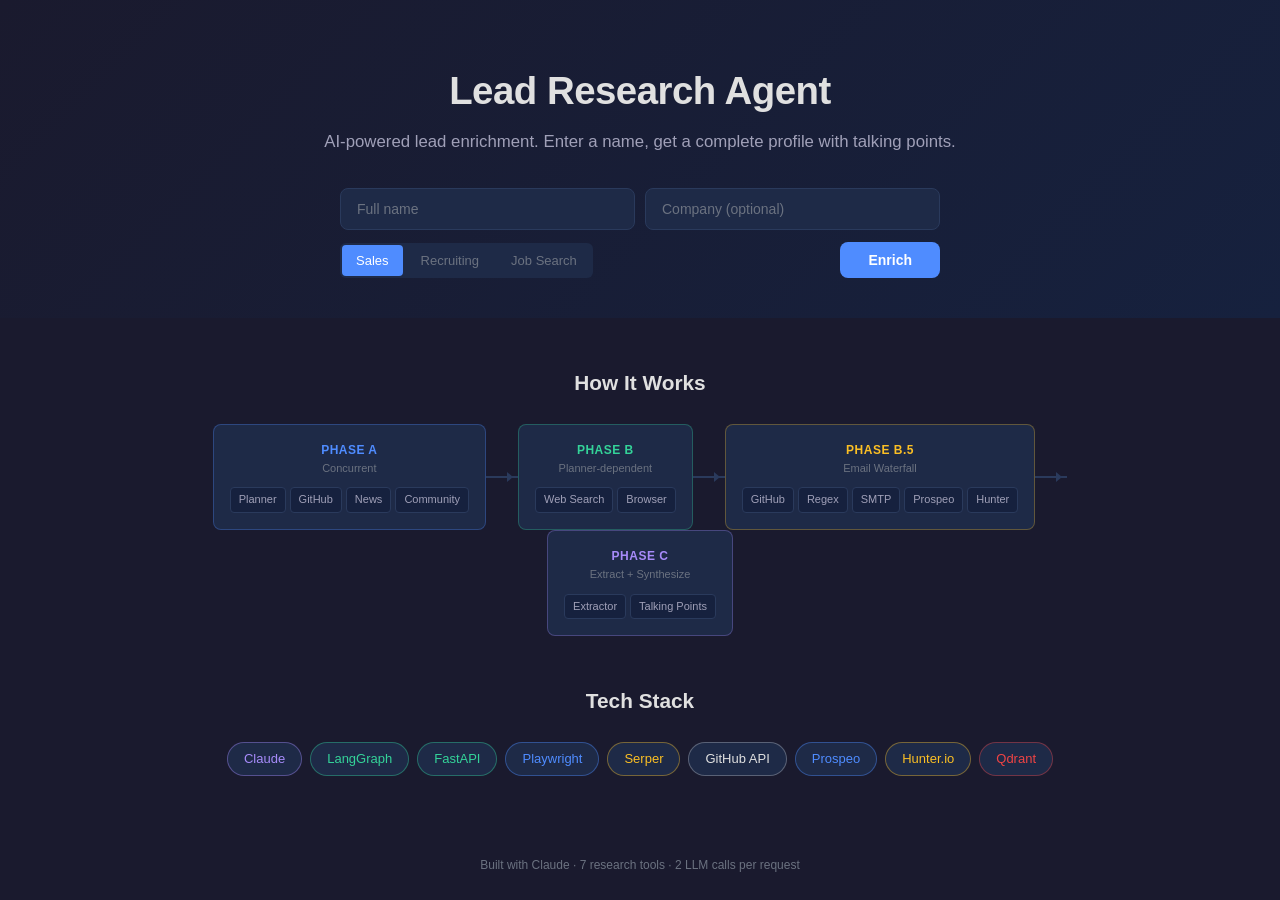
==== templates/index.html @ 730b4f66 "Add homepage with playground, architecture diagram, and tech stack Jinja2 template at GET / with dar" ====
<!DOCTYPE html>
<html lang="en">
<head>
  <meta charset="UTF-8">
  <meta name="viewport" content="width=device-width, initial-scale=1.0">
  <title>Lead Research Agent</title>
  <link rel="stylesheet" href="/static/css/style.css">
</head>
<body>
  <!-- ── Hero + Search ─────────────────────────────────────────── -->
  <section class="hero">
    <div class="container">
      <h1 class="hero-title">Lead Research Agent</h1>
      <p class="hero-subtitle">AI-powered lead enrichment. Enter a name, get a complete profile with talking points.</p>

      <form id="enrich-form" class="search-form">
        <div class="form-row">
          <input type="text" id="input-name" placeholder="Full name" required autocomplete="off">
          <input type="text" id="input-company" placeholder="Company (optional)" autocomplete="off">
        </div>
        <div class="form-actions">
          <div class="toggle-group">
            <button type="button" class="toggle-btn active" data-use-case="sales">Sales</button>
            <button type="button" class="toggle-btn" data-use-case="recruiting">Recruiting</button>
            <button type="button" class="toggle-btn" data-use-case="job_search">Job Search</button>
          </div>
          <button type="submit" id="btn-submit" class="btn-primary">Enrich</button>
        </div>
      </form>
    </div>
  </section>

  <!-- ── Results ───────────────────────────────────────────────── -->
  <section id="results" class="container hidden">
    <!-- Loading -->
    <div id="loading" class="loading-state hidden">
      <div class="spinner"></div>
      <p id="loading-text">Researching...</p>
    </div>

    <!-- Error -->
    <div id="error-box" class="error-box hidden">
      <p id="error-message"></p>
      <p id="error-countdown" class="hidden"></p>
    </div>

    <!-- Profile Card -->
    <div id="profile-card" class="profile-card hidden">
      <!-- Header -->
      <div class="card-header">
        <div>
          <h2 id="profile-name" class="profile-name"></h2>
          <p id="profile-role" class="profile-role"></p>
          <p id="profile-location" class="profile-location"></p>
        </div>
        <div class="badges">
          <span id="badge-latency" class="badge badge-latency"></span>
          <span id="badge-sources" class="badge badge-muted"></span>
        </div>
      </div>

      <!-- Links -->
      <div id="profile-links" class="profile-links hidden">
        <a id="link-github" href="#" target="_blank" rel="noopener" class="profile-link hidden">GitHub</a>
        <a id="link-linkedin" href="#" target="_blank" rel="noopener" class="profile-link hidden">LinkedIn</a>
        <a id="link-website" href="#" target="_blank" rel="noopener" class="profile-link hidden">Website</a>
        <a id="link-twitter" href="#" target="_blank" rel="noopener" class="profile-link hidden">Twitter</a>
      </div>

      <!-- About -->
      <div id="section-about" class="card-section hidden">
        <h3>About</h3>
        <p id="about-bio"></p>
        <div id="about-details" class="detail-grid">
          <div id="detail-education" class="hidden"><span class="label">Education</span><span id="education-value"></span></div>
          <div id="detail-previous" class="hidden"><span class="label">Previous</span><span id="previous-value"></span></div>
        </div>
      </div>

      <!-- Email -->
      <div id="section-email" class="card-section hidden">
        <h3>Email</h3>
        <div class="email-row">
          <span id="email-value" class="email-text"></span>
          <span id="email-confidence" class="badge"></span>
          <button id="btn-copy-email" class="btn-icon" title="Copy email">&#128203;</button>
        </div>
      </div>

      <!-- GitHub + Skills -->
      <div class="card-row">
        <div id="section-github" class="card-section card-half hidden">
          <h3>GitHub</h3>
          <div class="github-stats">
            <div class="stat"><span id="gh-repos" class="stat-value">0</span><span class="stat-label">Repos</span></div>
            <div class="stat"><span id="gh-followers" class="stat-value">0</span><span class="stat-label">Followers</span></div>
            <div class="stat"><span id="gh-activity" class="stat-value">-</span><span class="stat-label">Activity</span></div>
          </div>
          <div id="gh-languages" class="tag-list"></div>
          <a id="gh-link" href="#" target="_blank" rel="noopener" class="link">View profile</a>
        </div>

        <div id="section-skills" class="card-section card-half hidden">
          <h3>Skills</h3>
          <div id="skills-list" class="tag-list"></div>
        </div>
      </div>

      <!-- News -->
      <div id="section-news" class="card-section hidden">
        <h3>Recent News</h3>
        <ul id="news-list" class="news-list"></ul>
      </div>

      <!-- Talking Points -->
      <div id="section-points" class="card-section hidden">
        <div class="section-header">
          <h3>Talking Points</h3>
          <button id="btn-copy-points" class="btn-icon" title="Copy all">&#128203;</button>
        </div>
        <ol id="points-list" class="points-list"></ol>
      </div>

      <!-- Confidence + Sources -->
      <div class="card-footer">
        <div id="confidence-scores" class="confidence-bar"></div>
        <p id="sources-summary" class="text-muted"></p>
      </div>
    </div>
  </section>

  <!-- ── Architecture ──────────────────────────────────────────── -->
  <section class="architecture container">
    <h2 class="section-title">How It Works</h2>
    <div class="pipeline">
      <div class="pipeline-phase phase-a">
        <div class="phase-label">Phase A</div>
        <div class="phase-desc">Concurrent</div>
        <div class="phase-tools">
          <span class="tool-box">Planner</span>
          <span class="tool-box">GitHub</span>
          <span class="tool-box">News</span>
          <span class="tool-box">Community</span>
        </div>
      </div>
      <div class="arrow"></div>
      <div class="pipeline-phase phase-b">
        <div class="phase-label">Phase B</div>
        <div class="phase-desc">Planner-dependent</div>
        <div class="phase-tools">
          <span class="tool-box">Web Search</span>
          <span class="tool-box">Browser</span>
        </div>
      </div>
      <div class="arrow"></div>
      <div class="pipeline-phase phase-b5">
        <div class="phase-label">Phase B.5</div>
        <div class="phase-desc">Email Waterfall</div>
        <div class="phase-tools">
          <span class="tool-box">GitHub</span>
          <span class="tool-box">Regex</span>
          <span class="tool-box">SMTP</span>
          <span class="tool-box">Prospeo</span>
          <span class="tool-box">Hunter</span>
        </div>
      </div>
      <div class="arrow"></div>
      <div class="pipeline-phase phase-c">
        <div class="phase-label">Phase C</div>
        <div class="phase-desc">Extract + Synthesize</div>
        <div class="phase-tools">
          <span class="tool-box">Extractor</span>
          <span class="tool-box">Talking Points</span>
        </div>
      </div>
    </div>

    <h2 class="section-title">Tech Stack</h2>
    <div class="tech-badges">
      <span class="tech-badge tech-claude">Claude</span>
      <span class="tech-badge tech-langgraph">LangGraph</span>
      <span class="tech-badge tech-fastapi">FastAPI</span>
      <span class="tech-badge tech-playwright">Playwright</span>
      <span class="tech-badge tech-serper">Serper</span>
      <span class="tech-badge tech-github">GitHub API</span>
      <span class="tech-badge tech-prospeo">Prospeo</span>
      <span class="tech-badge tech-hunter">Hunter.io</span>
      <span class="tech-badge tech-qdrant">Qdrant</span>
    </div>
  </section>

  <footer class="container">
    <p class="text-muted">Built with Claude &middot; 7 research tools &middot; 2 LLM calls per request</p>
  </footer>

  <script src="/static/js/app.js"></script>
</body>
</html>
---- static/css/style.css ----
:root {
  --bg-primary: #1a1a2e;
  --bg-secondary: #16213e;
  --bg-card: #1e2a47;
  --bg-hover: #263554;
  --text-primary: #e0e0e0;
  --text-secondary: #a0a0b8;
  --text-muted: #6b7280;
  --accent: #4f8cff;
  --accent-hover: #3a7ae8;
  --success: #34d399;
  --warning: #fbbf24;
  --error: #ef4444;
  --border: #2a3a5c;
  --radius: 8px;
  --font: -apple-system, BlinkMacSystemFont, "Segoe UI", Roboto, sans-serif;
}

* { margin: 0; padding: 0; box-sizing: border-box; }

body {
  background: var(--bg-primary);
  color: var(--text-primary);
  font-family: var(--font);
  font-size: 14px;
  line-height: 1.6;
  min-height: 100vh;
}

.hidden { display: none !important; }

.container {
  max-width: 900px;
  margin: 0 auto;
  padding: 0 20px;
}

/* ── Hero ──────────────────────────────────────────────────────── */

.hero {
  background: linear-gradient(135deg, var(--bg-primary) 0%, var(--bg-secondary) 100%);
  padding: 60px 20px 40px;
  text-align: center;
}

.hero-title {
  font-size: 2.4rem;
  font-weight: 700;
  letter-spacing: -0.5px;
  margin-bottom: 8px;
}

.hero-subtitle {
  color: var(--text-secondary);
  font-size: 1.05rem;
  margin-bottom: 32px;
}

/* ── Search Form ───────────────────────────────────────────────── */

.search-form {
  max-width: 600px;
  margin: 0 auto;
}

.form-row {
  display: flex;
  gap: 10px;
  margin-bottom: 12px;
}

.form-row input {
  flex: 1;
  padding: 12px 16px;
  background: var(--bg-card);
  border: 1px solid var(--border);
  border-radius: var(--radius);
  color: var(--text-primary);
  font-size: 14px;
  font-family: var(--font);
  outline: none;
  transition: border-color 0.2s;
}

.form-row input:focus {
  border-color: var(--accent);
}

.form-row input::placeholder {
  color: var(--text-muted);
}

.form-actions {
  display: flex;
  justify-content: space-between;
  align-items: center;
  gap: 12px;
}

.toggle-group {
  display: flex;
  gap: 4px;
  background: var(--bg-card);
  border-radius: 6px;
  padding: 2px;
}

.toggle-btn {
  background: none;
  border: none;
  color: var(--text-muted);
  padding: 8px 14px;
  border-radius: 4px;
  cursor: pointer;
  font-size: 13px;
  font-family: var(--font);
  transition: all 0.15s;
}

.toggle-btn:hover { color: var(--text-primary); }
.toggle-btn.active { background: var(--accent); color: white; }

.btn-primary {
  background: var(--accent);
  color: white;
  border: none;
  padding: 10px 28px;
  border-radius: var(--radius);
  cursor: pointer;
  font-size: 14px;
  font-weight: 600;
  font-family: var(--font);
  transition: background 0.15s;
  white-space: nowrap;
}

.btn-primary:hover { background: var(--accent-hover); }
.btn-primary:disabled { opacity: 0.5; cursor: not-allowed; }

/* ── Loading ───────────────────────────────────────────────────── */

.loading-state {
  text-align: center;
  padding: 48px 0;
}

.spinner {
  width: 36px;
  height: 36px;
  border: 3px solid var(--border);
  border-top-color: var(--accent);
  border-radius: 50%;
  animation: spin 0.8s linear infinite;
  margin: 0 auto 12px;
}

@keyframes spin { to { transform: rotate(360deg); } }

#loading-text {
  color: var(--text-secondary);
  font-size: 14px;
}

/* ── Error ─────────────────────────────────────────────────────── */

.error-box {
  background: rgba(239, 68, 68, 0.1);
  border: 1px solid rgba(239, 68, 68, 0.3);
  border-radius: var(--radius);
  padding: 16px 20px;
  color: var(--error);
  margin: 20px 0;
}

/* ── Profile Card ──────────────────────────────────────────────── */

.profile-card {
  background: var(--bg-card);
  border: 1px solid var(--border);
  border-radius: 12px;
  margin: 24px 0;
  overflow: hidden;
}

.card-header {
  display: flex;
  justify-content: space-between;
  align-items: flex-start;
  padding: 20px 24px 12px;
  gap: 16px;
}

.profile-name {
  font-size: 1.5rem;
  font-weight: 600;
}

.profile-role {
  color: var(--text-secondary);
  font-size: 14px;
  margin-top: 2px;
}

.profile-location {
  color: var(--text-muted);
  font-size: 13px;
  margin-top: 2px;
}

.badges {
  display: flex;
  gap: 6px;
  flex-shrink: 0;
}

.badge {
  display: inline-block;
  padding: 3px 10px;
  border-radius: 12px;
  font-size: 12px;
  font-weight: 500;
  white-space: nowrap;
}

.badge-latency { background: rgba(79, 140, 255, 0.15); color: var(--accent); }
.badge-muted { background: rgba(107, 114, 128, 0.15); color: var(--text-muted); }
.badge-high { background: rgba(52, 211, 153, 0.15); color: var(--success); }
.badge-medium { background: rgba(251, 191, 36, 0.15); color: var(--warning); }
.badge-low { background: rgba(239, 68, 68, 0.15); color: var(--error); }

/* Links */
.profile-links {
  display: flex;
  gap: 10px;
  padding: 0 24px 12px;
  flex-wrap: wrap;
}

.profile-link {
  color: var(--accent);
  text-decoration: none;
  font-size: 13px;
  padding: 4px 12px;
  background: rgba(79, 140, 255, 0.08);
  border-radius: 14px;
  transition: background 0.15s;
}

.profile-link:hover { background: rgba(79, 140, 255, 0.18); }

/* Card sections */
.card-section {
  padding: 16px 24px;
  border-top: 1px solid var(--border);
}

.card-section h3 {
  font-size: 11px;
  text-transform: uppercase;
  letter-spacing: 0.5px;
  color: var(--text-muted);
  margin-bottom: 8px;
}

.card-row {
  display: flex;
  gap: 0;
}

.card-half {
  flex: 1;
  min-width: 0;
}

.card-half + .card-half {
  border-left: 1px solid var(--border);
}

/* About */
#about-bio {
  color: var(--text-secondary);
  font-size: 13px;
  margin-bottom: 8px;
}

.detail-grid {
  display: flex;
  flex-direction: column;
  gap: 4px;
}

.detail-grid > div {
  display: flex;
  gap: 8px;
  font-size: 13px;
}

.detail-grid .label {
  color: var(--text-muted);
  min-width: 70px;
  flex-shrink: 0;
}

/* Email */
.email-row {
  display: flex;
  align-items: center;
  gap: 8px;
  flex-wrap: wrap;
}

.email-text {
  font-weight: 500;
  color: var(--accent);
  word-break: break-all;
}

.btn-icon {
  background: none;
  border: none;
  cursor: pointer;
  font-size: 14px;
  padding: 4px;
  opacity: 0.6;
  transition: opacity 0.15s;
}

.btn-icon:hover { opacity: 1; }

/* GitHub stats */
.github-stats {
  display: flex;
  gap: 20px;
  margin-bottom: 10px;
}

.stat { text-align: center; }
.stat-value { display: block; font-size: 18px; font-weight: 600; color: var(--text-primary); }
.stat-label { font-size: 11px; color: var(--text-muted); }

.tag-list {
  display: flex;
  flex-wrap: wrap;
  gap: 4px;
  margin-bottom: 8px;
}

.tag {
  background: rgba(79, 140, 255, 0.1);
  color: var(--accent);
  padding: 2px 10px;
  border-radius: 10px;
  font-size: 12px;
}

.link {
  color: var(--accent);
  text-decoration: none;
  font-size: 12px;
}

.link:hover { text-decoration: underline; }

/* News */
.news-list {
  list-style: none;
}

.news-list li {
  padding: 6px 0;
  border-bottom: 1px solid var(--border);
  font-size: 13px;
  color: var(--text-secondary);
}

.news-list li:last-child { border-bottom: none; }
.news-list li a { color: var(--accent); text-decoration: none; }
.news-list li a:hover { text-decoration: underline; }

/* Talking Points */
.section-header {
  display: flex;
  justify-content: space-between;
  align-items: center;
}

.points-list {
  padding-left: 20px;
}

.points-list li {
  padding: 4px 0;
  color: var(--text-secondary);
  font-size: 13px;
  line-height: 1.7;
}

/* Card footer */
.card-footer {
  padding: 12px 24px 16px;
  border-top: 1px solid var(--border);
}

.confidence-bar {
  display: flex;
  gap: 6px;
  flex-wrap: wrap;
  margin-bottom: 6px;
}

.conf-item {
  font-size: 11px;
  color: var(--text-muted);
}

.conf-item .conf-score {
  font-weight: 600;
}

.text-muted {
  color: var(--text-muted);
  font-size: 12px;
}

/* ── Architecture ──────────────────────────────────────────────── */

.architecture {
  padding: 48px 20px;
}

.section-title {
  font-size: 1.3rem;
  font-weight: 600;
  margin-bottom: 24px;
  text-align: center;
}

.pipeline {
  display: flex;
  align-items: center;
  justify-content: center;
  gap: 0;
  flex-wrap: wrap;
  margin-bottom: 48px;
}

.pipeline-phase {
  background: var(--bg-card);
  border: 1px solid var(--border);
  border-radius: var(--radius);
  padding: 16px;
  text-align: center;
  min-width: 140px;
  flex-shrink: 0;
}

.phase-label {
  font-size: 12px;
  font-weight: 700;
  color: var(--accent);
  text-transform: uppercase;
  letter-spacing: 0.5px;
}

.phase-desc {
  font-size: 11px;
  color: var(--text-muted);
  margin-bottom: 10px;
}

.phase-tools {
  display: flex;
  flex-wrap: wrap;
  gap: 4px;
  justify-content: center;
}

.tool-box {
  background: var(--bg-secondary);
  border: 1px solid var(--border);
  border-radius: 4px;
  padding: 3px 8px;
  font-size: 11px;
  color: var(--text-secondary);
}

.phase-a { border-color: rgba(79, 140, 255, 0.3); }
.phase-b { border-color: rgba(52, 211, 153, 0.3); }
.phase-b5 { border-color: rgba(251, 191, 36, 0.3); }
.phase-c { border-color: rgba(167, 139, 250, 0.3); }

.phase-a .phase-label { color: var(--accent); }
.phase-b .phase-label { color: var(--success); }
.phase-b5 .phase-label { color: var(--warning); }
.phase-c .phase-label { color: #a78bfa; }

.arrow {
  width: 32px;
  height: 2px;
  background: var(--border);
  position: relative;
  flex-shrink: 0;
}

.arrow::after {
  content: "";
  position: absolute;
  right: 0;
  top: -4px;
  border: 5px solid transparent;
  border-left: 6px solid var(--border);
}

/* Tech badges */
.tech-badges {
  display: flex;
  flex-wrap: wrap;
  gap: 8px;
  justify-content: center;
  margin-bottom: 32px;
}

.tech-badge {
  padding: 6px 16px;
  border-radius: 20px;
  font-size: 13px;
  font-weight: 500;
  border: 1px solid var(--border);
  background: var(--bg-card);
  color: var(--text-secondary);
}

.tech-claude { border-color: rgba(167, 139, 250, 0.4); color: #a78bfa; }
.tech-langgraph { border-color: rgba(52, 211, 153, 0.4); color: var(--success); }
.tech-fastapi { border-color: rgba(52, 211, 153, 0.4); color: var(--success); }
.tech-playwright { border-color: rgba(79, 140, 255, 0.4); color: var(--accent); }
.tech-serper { border-color: rgba(251, 191, 36, 0.4); color: var(--warning); }
.tech-github { border-color: rgba(224, 224, 224, 0.3); color: var(--text-primary); }
.tech-prospeo { border-color: rgba(79, 140, 255, 0.4); color: var(--accent); }
.tech-hunter { border-color: rgba(251, 191, 36, 0.4); color: var(--warning); }
.tech-qdrant { border-color: rgba(239, 68, 68, 0.4); color: var(--error); }

/* ── Footer ────────────────────────────────────────────────────── */

footer {
  text-align: center;
  padding: 24px 20px 40px;
}

/* ── Responsive ────────────────────────────────────────────────── */

@media (max-width: 700px) {
  .hero-title { font-size: 1.8rem; }
  .form-row { flex-direction: column; }
  .form-actions { flex-direction: column; align-items: stretch; }
  .toggle-group { justify-content: center; }
  .btn-primary { width: 100%; }
  .card-row { flex-direction: column; }
  .card-half + .card-half { border-left: none; border-top: 1px solid var(--border); }
  .pipeline { flex-direction: column; align-items: center; }
  .arrow { width: 2px; height: 24px; }
  .arrow::after { right: -4px; top: auto; bottom: 0; border: 5px solid transparent; border-top: 6px solid var(--border); }
  .card-header { flex-direction: column; }
}

/* ── Scrollbar ─────────────────────────────────────────────────── */

::-webkit-scrollbar { width: 6px; }
::-webkit-scrollbar-track { background: var(--bg-primary); }
::-webkit-scrollbar-thumb { background: var(--border); border-radius: 3px; }
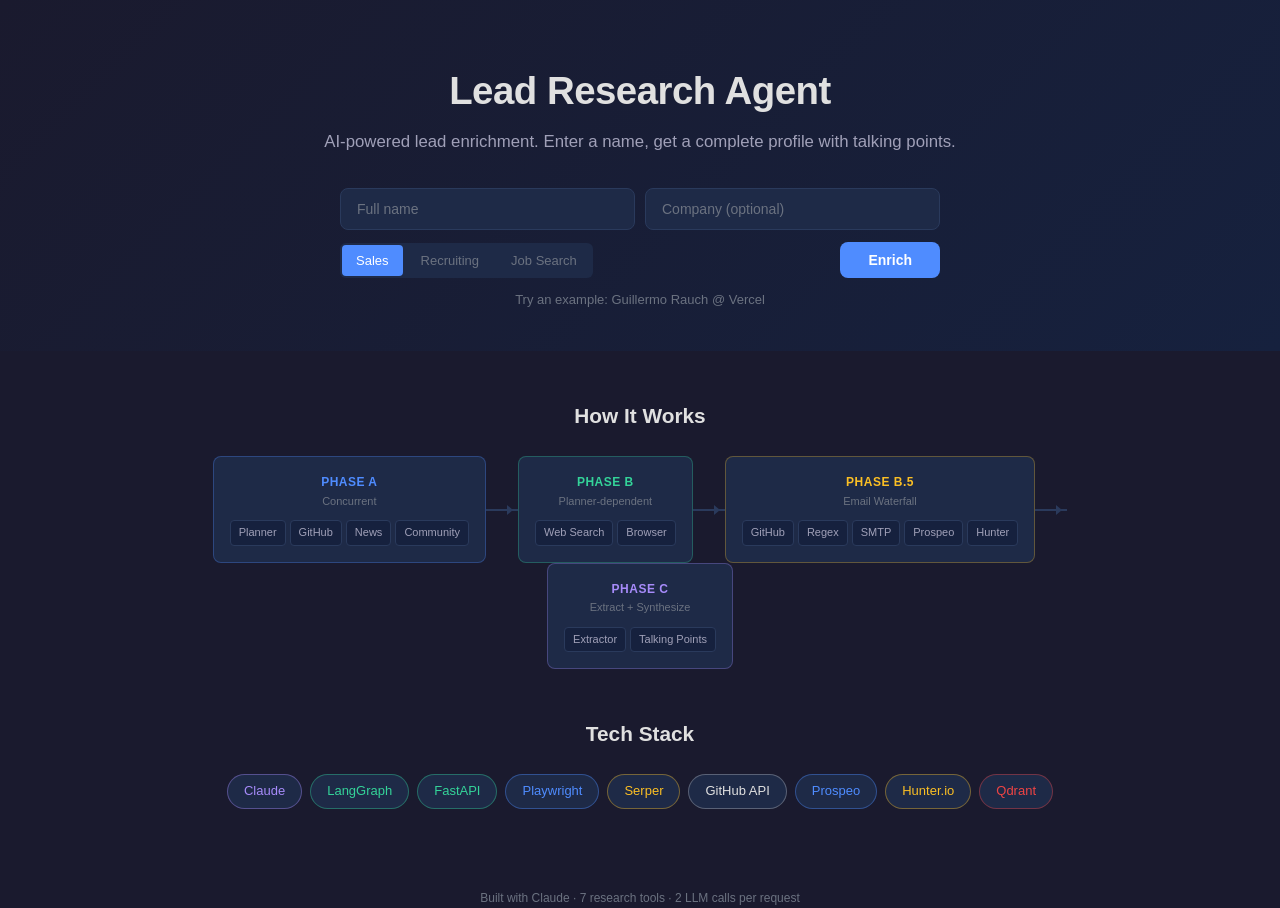
==== commit 232afc88: "Polish landing page: ARIA labels, responsive breakpoints, meta tags, cache indicator, example link -" ====
--- a/templates/index.html
+++ b/templates/index.html
@@ -3,6 +3,11 @@
 <head>
   <meta charset="UTF-8">
   <meta name="viewport" content="width=device-width, initial-scale=1.0">
+  <meta name="description" content="AI-powered lead enrichment agent. Enter a name and company to get a structured profile with email, GitHub, talking points, and more.">
+  <meta name="theme-color" content="#1a1a2e">
+  <meta property="og:title" content="Lead Research Agent">
+  <meta property="og:description" content="AI-powered lead enrichment. Enter a name, get a complete profile with talking points.">
+  <meta property="og:type" content="website">
   <title>Lead Research Agent</title>
   <link rel="stylesheet" href="/static/css/style.css">
 </head>
@@ -15,8 +20,8 @@
 
       <form id="enrich-form" class="search-form">
         <div class="form-row">
-          <input type="text" id="input-name" placeholder="Full name" required autocomplete="off">
-          <input type="text" id="input-company" placeholder="Company (optional)" autocomplete="off">
+          <input type="text" id="input-name" placeholder="Full name" required autocomplete="off" aria-label="Full name">
+          <input type="text" id="input-company" placeholder="Company (optional)" autocomplete="off" aria-label="Company">
         </div>
         <div class="form-actions">
           <div class="toggle-group">
@@ -27,6 +32,7 @@
           <button type="submit" id="btn-submit" class="btn-primary">Enrich</button>
         </div>
       </form>
+      <p class="example-link"><a href="#" id="try-example">Try an example: Guillermo Rauch @ Vercel</a></p>
     </div>
   </section>
 
@@ -34,7 +40,7 @@
   <section id="results" class="container hidden">
     <!-- Loading -->
     <div id="loading" class="loading-state hidden">
-      <div class="spinner"></div>
+      <div class="spinner" role="status" aria-label="Loading"></div>
       <p id="loading-text">Researching...</p>
     </div>
 
@@ -83,7 +89,7 @@
         <div class="email-row">
           <span id="email-value" class="email-text"></span>
           <span id="email-confidence" class="badge"></span>
-          <button id="btn-copy-email" class="btn-icon" title="Copy email">&#128203;</button>
+          <button id="btn-copy-email" class="btn-icon" title="Copy email" aria-label="Copy email">&#128203;</button>
         </div>
       </div>
 
@@ -116,14 +122,14 @@
       <div id="section-points" class="card-section hidden">
         <div class="section-header">
           <h3>Talking Points</h3>
-          <button id="btn-copy-points" class="btn-icon" title="Copy all">&#128203;</button>
+          <button id="btn-copy-points" class="btn-icon" title="Copy all" aria-label="Copy talking points">&#128203;</button>
         </div>
         <ol id="points-list" class="points-list"></ol>
       </div>
 
       <!-- Confidence + Sources -->
       <div class="card-footer">
-        <div id="confidence-scores" class="confidence-bar"></div>
+        <div id="confidence-scores" class="confidence-bar" role="list" aria-label="Confidence scores"></div>
         <p id="sources-summary" class="text-muted"></p>
       </div>
     </div>
--- a/static/css/style.css
+++ b/static/css/style.css
@@ -137,6 +137,19 @@
 .btn-primary:hover { background: var(--accent-hover); }
 .btn-primary:disabled { opacity: 0.5; cursor: not-allowed; }
 
+.example-link {
+  margin-top: 12px;
+  font-size: 13px;
+}
+
+.example-link a {
+  color: var(--text-muted);
+  text-decoration: none;
+  transition: color 0.15s;
+}
+
+.example-link a:hover { color: var(--accent); }
+
 /* ── Loading ───────────────────────────────────────────────────── */
 
 .loading-state {
@@ -227,6 +240,7 @@
 .badge-high { background: rgba(52, 211, 153, 0.15); color: var(--success); }
 .badge-medium { background: rgba(251, 191, 36, 0.15); color: var(--warning); }
 .badge-low { background: rgba(239, 68, 68, 0.15); color: var(--error); }
+.badge-cached { background: rgba(52, 211, 153, 0.15); color: var(--success); font-size: 11px; }
 
 /* Links */
 .profile-links {
@@ -563,6 +577,25 @@
   .card-header { flex-direction: column; }
 }
 
+@media (max-width: 1024px) {
+  .container { max-width: 100%; }
+  .pipeline { gap: 4px; }
+  .pipeline-phase { min-width: 120px; padding: 12px; }
+  .arrow { width: 20px; }
+}
+
+@media (max-width: 375px) {
+  .hero { padding: 40px 12px 24px; }
+  .hero-title { font-size: 1.5rem; }
+  .hero-subtitle { font-size: 0.9rem; }
+  .toggle-btn { padding: 6px 10px; font-size: 12px; }
+  .card-section { padding: 12px 16px; }
+  .card-header { padding: 16px; }
+  .profile-name { font-size: 1.2rem; }
+  .github-stats { gap: 12px; }
+  .stat-value { font-size: 15px; }
+}
+
 /* ── Scrollbar ─────────────────────────────────────────────────── */
 
 ::-webkit-scrollbar { width: 6px; }
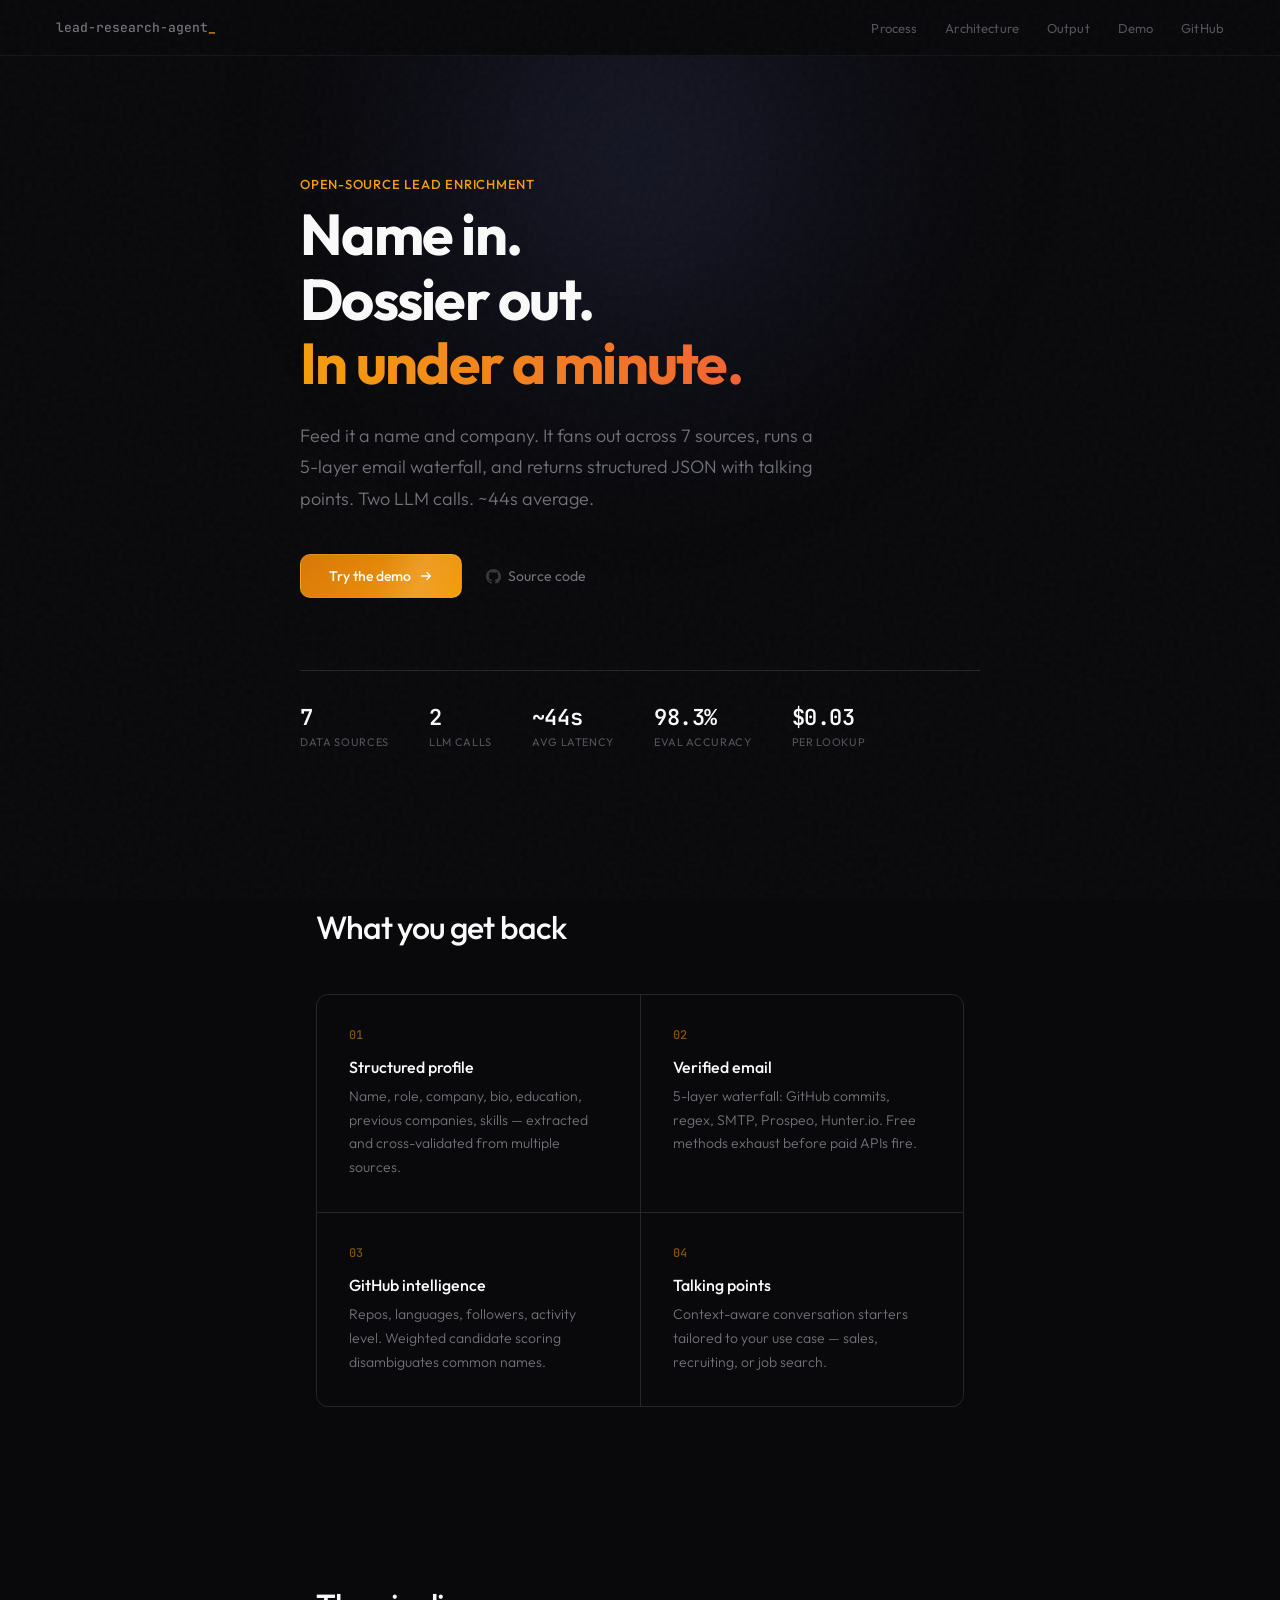
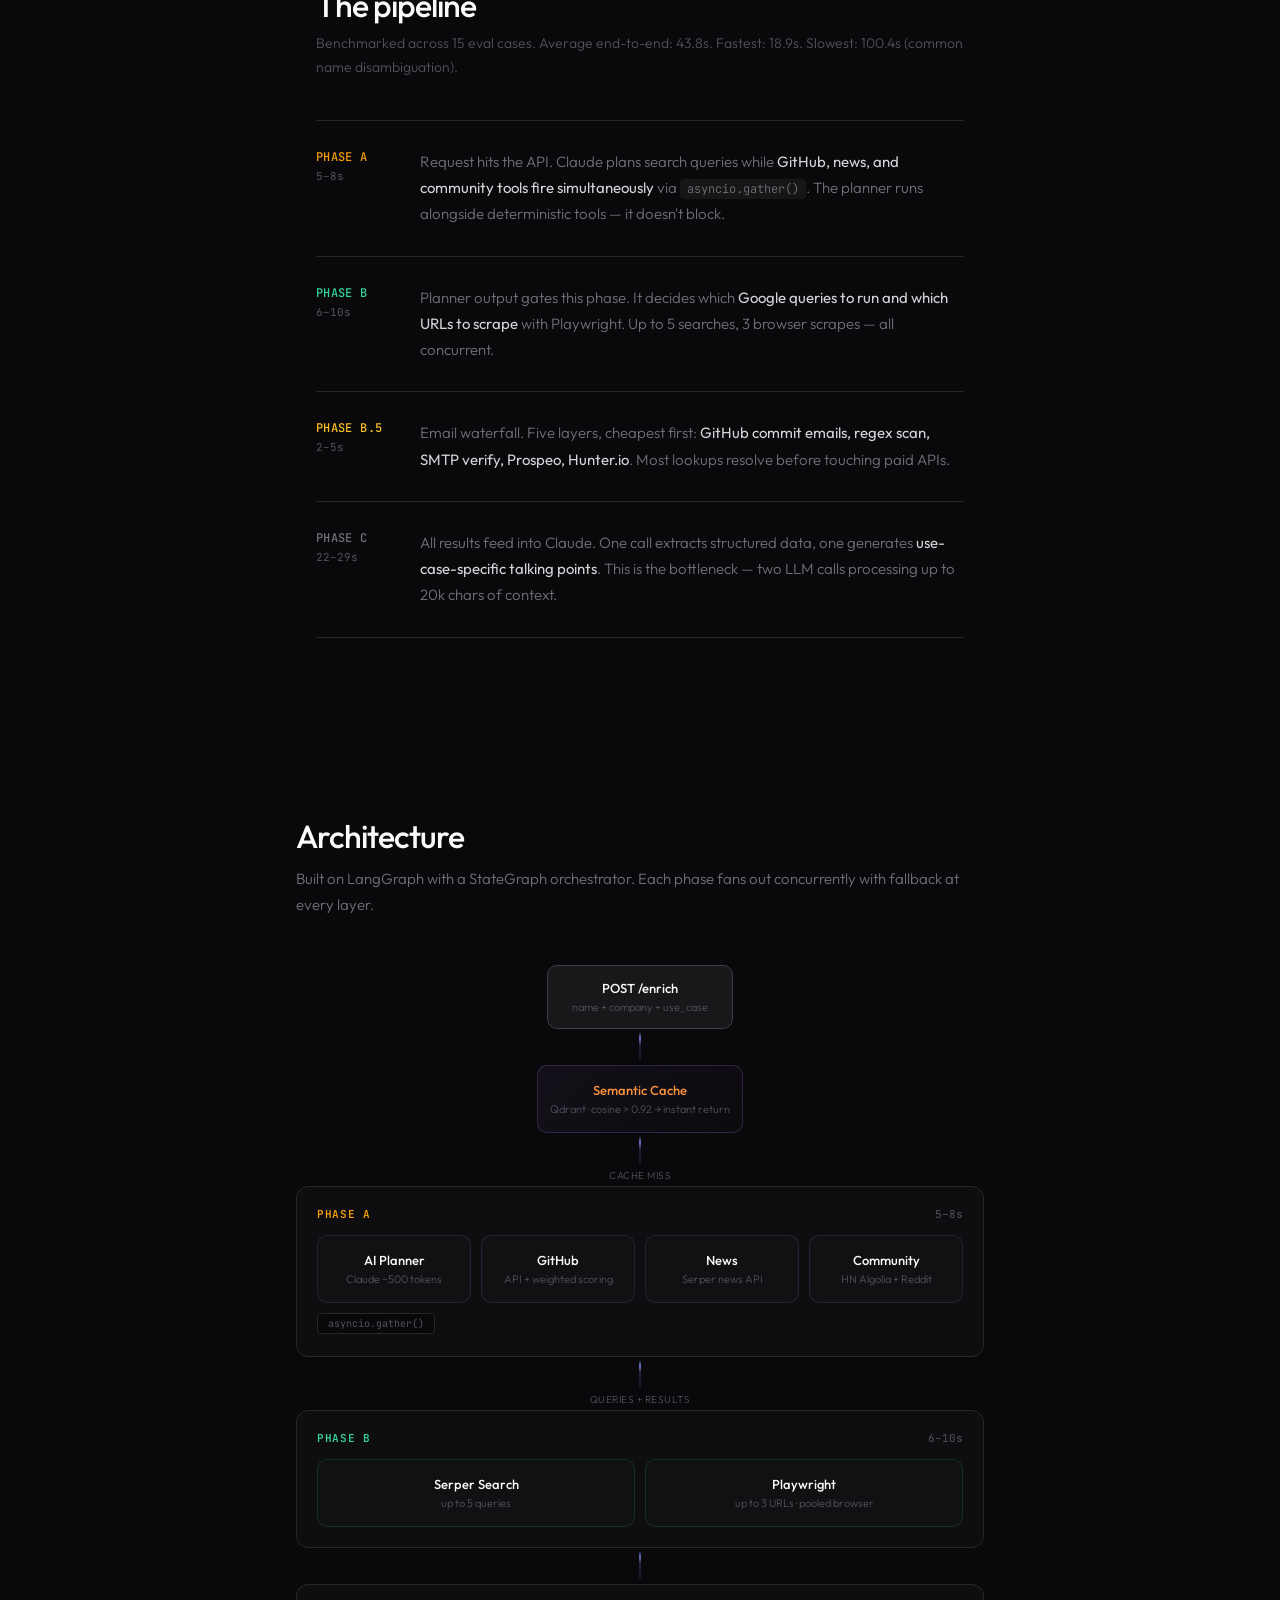
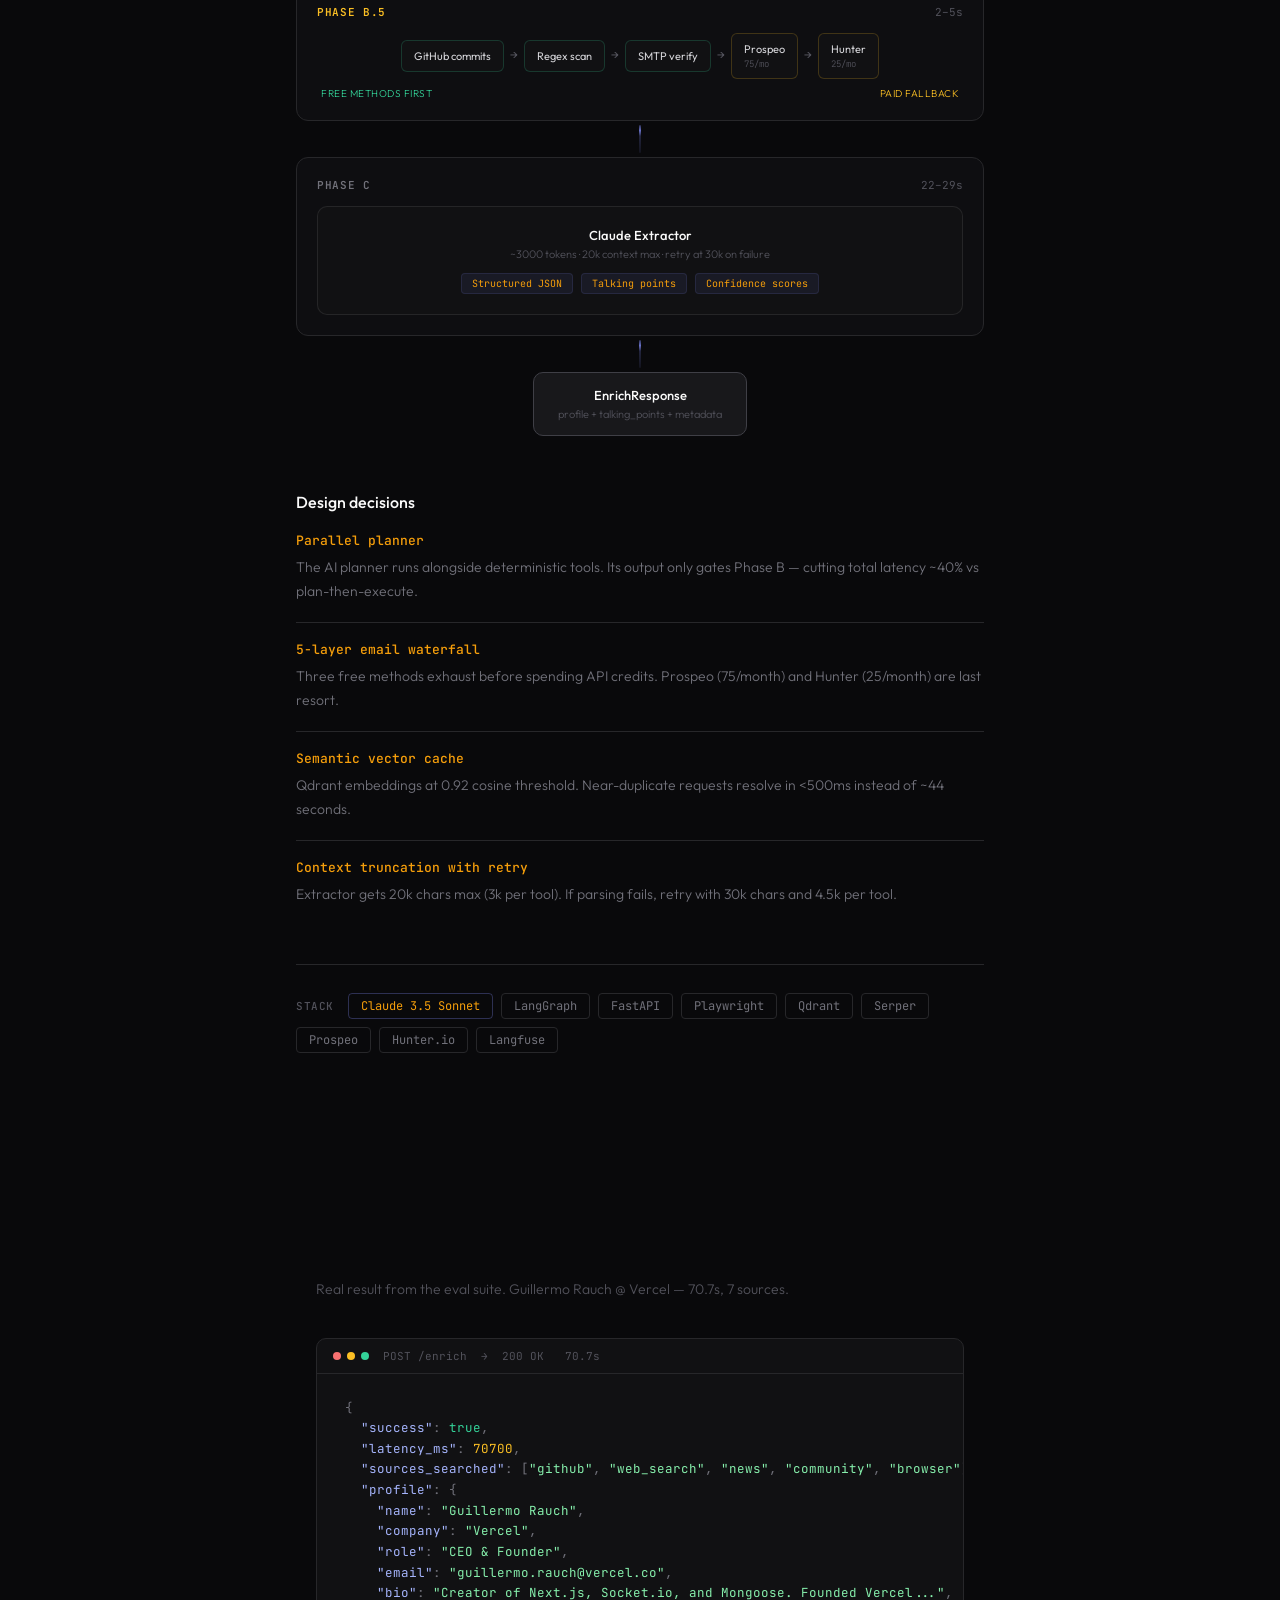
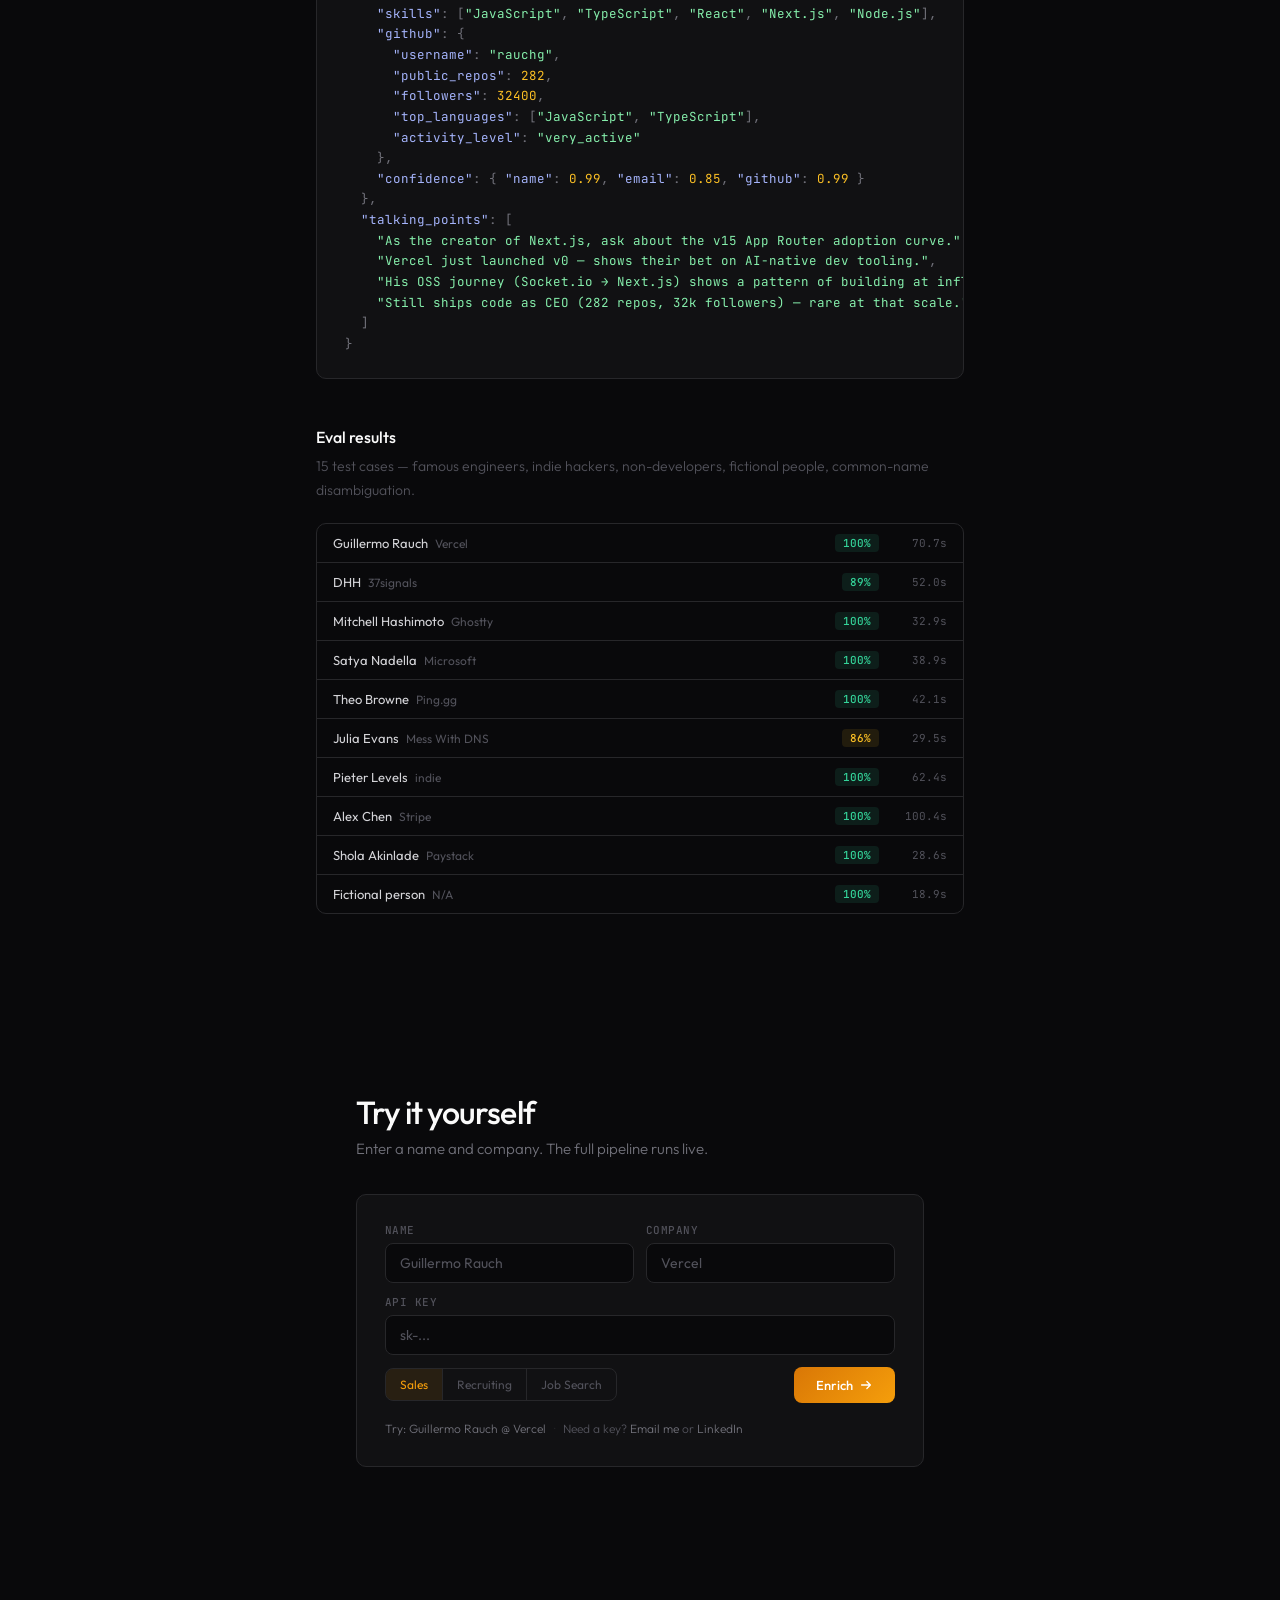
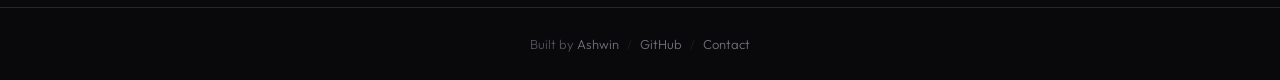
==== commit 1e6da40c: "Redesign landing page with premium dark theme and animated hero - New amber/orange color scheme repl" ====
--- a/templates/index.html
+++ b/templates/index.html
@@ -3,202 +3,407 @@
 <head>
   <meta charset="UTF-8">
   <meta name="viewport" content="width=device-width, initial-scale=1.0">
-  <meta name="description" content="AI-powered lead enrichment agent. Enter a name and company to get a structured profile with email, GitHub, talking points, and more.">
-  <meta name="theme-color" content="#1a1a2e">
-  <meta property="og:title" content="Lead Research Agent">
-  <meta property="og:description" content="AI-powered lead enrichment. Enter a name, get a complete profile with talking points.">
-  <meta property="og:type" content="website">
+  <meta name="description" content="AI-powered lead enrichment. 7 sources, 2 LLM calls, one structured profile.">
+  <meta name="theme-color" content="#09090b">
   <title>Lead Research Agent</title>
-  <link rel="stylesheet" href="/static/css/style.css">
+  <link rel="preconnect" href="https://fonts.googleapis.com">
+  <link rel="preconnect" href="https://fonts.gstatic.com" crossorigin>
+  <link href="https://fonts.googleapis.com/css2?family=Outfit:wght@300;400;500;600;700&family=JetBrains+Mono:wght@400;500&display=swap" rel="stylesheet">
+  <link rel="stylesheet" href="/static/css/style.css?v=4">
 </head>
 <body>
-  <!-- ── Hero + Search ─────────────────────────────────────────── -->
-  <section class="hero">
-    <div class="container">
-      <h1 class="hero-title">Lead Research Agent</h1>
-      <p class="hero-subtitle">AI-powered lead enrichment. Enter a name, get a complete profile with talking points.</p>
-
-      <form id="enrich-form" class="search-form">
-        <div class="form-row">
-          <input type="text" id="input-name" placeholder="Full name" required autocomplete="off" aria-label="Full name">
-          <input type="text" id="input-company" placeholder="Company (optional)" autocomplete="off" aria-label="Company">
+
+  <!-- Scroll progress -->
+  <div class="scroll-progress"></div>
+
+  <header class="topbar">
+    <a href="#" class="logo">lead-research-agent<span class="cursor">_</span></a>
+    <nav class="topnav">
+      <a href="#how">Process</a>
+      <a href="#arch">Architecture</a>
+      <a href="#output">Output</a>
+      <a href="#demo">Demo</a>
+      <a href="https://github.com/Ashwinash27/lead-enrichment-agent" target="_blank" rel="noopener">GitHub</a>
+    </nav>
+  </header>
+
+  <main>
+
+    <!-- ── HERO ── -->
+    <section class="hero">
+      <div class="hero-glow"></div>
+      <div class="hero-content">
+        <p class="hero-label reveal-hero" style="--d:0">Open-source lead enrichment</p>
+        <div class="hero-slogan reveal-hero" style="--d:0.5">
+          <span class="slogan-line">Name in.</span>
+          <span class="slogan-line">Dossier out.</span>
+          <span class="slogan-line slogan-accent">In under a minute.</span>
+        </div>
+        <p class="hero-desc reveal-hero" style="--d:1.5">Feed it a name and company. It fans out across 7 sources, runs a 5-layer email waterfall, and returns structured JSON with talking points. Two LLM calls. ~44s average.</p>
+        <div class="hero-actions reveal-hero" style="--d:2.5">
+          <a href="#demo" class="btn-primary">
+            Try the demo
+            <svg width="14" height="14" viewBox="0 0 16 16" fill="none"><path d="M3 8h10m0 0L9 4m4 4L9 12" stroke="currentColor" stroke-width="1.5" stroke-linecap="round" stroke-linejoin="round"/></svg>
+          </a>
+          <a href="https://github.com/Ashwinash27/lead-enrichment-agent" target="_blank" rel="noopener" class="btn-secondary">
+            <svg width="15" height="15" viewBox="0 0 16 16" fill="currentColor"><path d="M8 0C3.58 0 0 3.58 0 8c0 3.54 2.29 6.53 5.47 7.59.4.07.55-.17.55-.38 0-.19-.01-.82-.01-1.49-2.01.37-2.53-.49-2.69-.94-.09-.23-.48-.94-.82-1.13-.28-.15-.68-.52-.01-.53.63-.01 1.08.58 1.23.82.72 1.21 1.87.87 2.33.66.07-.52.28-.87.51-1.07-1.78-.2-3.64-.89-3.64-3.95 0-.87.31-1.59.82-2.15-.08-.2-.36-1.02.08-2.12 0 0 .67-.21 2.2.82.64-.18 1.32-.27 2-.27.68 0 1.36.09 2 .27 1.53-1.04 2.2-.82 2.2-.82.44 1.1.16 1.92.08 2.12.51.56.82 1.27.82 2.15 0 3.07-1.87 3.75-3.65 3.95.29.25.54.73.54 1.48 0 1.07-.01 1.93-.01 2.2 0 .21.15.46.55.38A8.013 8.013 0 0016 8c0-4.42-3.58-8-8-8z"/></svg>
+            Source code
+          </a>
+        </div>
+        <div class="hero-stats reveal-hero" style="--d:3.5">
+          <div class="stat-item" data-count="7" data-suffix=""><span class="stat-num">7</span><span class="stat-desc">data sources</span></div>
+          <div class="stat-item" data-count="2" data-suffix=""><span class="stat-num">2</span><span class="stat-desc">LLM calls</span></div>
+          <div class="stat-item"><span class="stat-num">~44s</span><span class="stat-desc">avg latency</span></div>
+          <div class="stat-item"><span class="stat-num">98.3%</span><span class="stat-desc">eval accuracy</span></div>
+          <div class="stat-item"><span class="stat-num">$0.03</span><span class="stat-desc">per lookup</span></div>
+        </div>
+      </div>
+    </section>
+
+    <!-- ── FEATURES ── -->
+    <section class="features" id="features">
+      <h2 class="section-heading reveal">What you get back</h2>
+      <div class="feature-grid">
+        <div class="feature-card card-spotlight reveal reveal-d1">
+          <div class="feature-num">01</div>
+          <h3>Structured profile</h3>
+          <p>Name, role, company, bio, education, previous companies, skills — extracted and cross-validated from multiple sources.</p>
+        </div>
+        <div class="feature-card card-spotlight reveal reveal-d2">
+          <div class="feature-num">02</div>
+          <h3>Verified email</h3>
+          <p>5-layer waterfall: GitHub commits, regex, SMTP, Prospeo, Hunter.io. Free methods exhaust before paid APIs fire.</p>
+        </div>
+        <div class="feature-card card-spotlight reveal reveal-d3">
+          <div class="feature-num">03</div>
+          <h3>GitHub intelligence</h3>
+          <p>Repos, languages, followers, activity level. Weighted candidate scoring disambiguates common names.</p>
+        </div>
+        <div class="feature-card card-spotlight reveal reveal-d4">
+          <div class="feature-num">04</div>
+          <h3>Talking points</h3>
+          <p>Context-aware conversation starters tailored to your use case — sales, recruiting, or job search.</p>
+        </div>
+      </div>
+    </section>
+
+    <!-- ── HOW IT WORKS ── -->
+    <section class="explainer" id="how">
+      <h2 class="section-heading reveal">The pipeline</h2>
+      <p class="section-sub reveal">Benchmarked across 15 eval cases. Average end-to-end: 43.8s. Fastest: 18.9s. Slowest: 100.4s (common name disambiguation).</p>
+      <div class="pipeline-text">
+        <div class="pipe-stage reveal reveal-d1">
+          <div class="pipe-meta">
+            <span class="pipe-label">Phase A</span>
+            <span class="pipe-time">5&ndash;8s</span>
+          </div>
+          <div class="pipe-body">
+            <p>Request hits the API. Claude plans search queries while <strong>GitHub, news, and community tools fire simultaneously</strong> via <code>asyncio.gather()</code>. The planner runs alongside deterministic tools — it doesn't block.</p>
+          </div>
+        </div>
+        <div class="pipe-stage reveal reveal-d2">
+          <div class="pipe-meta">
+            <span class="pipe-label">Phase B</span>
+            <span class="pipe-time">6&ndash;10s</span>
+          </div>
+          <div class="pipe-body">
+            <p>Planner output gates this phase. It decides which <strong>Google queries to run and which URLs to scrape</strong> with Playwright. Up to 5 searches, 3 browser scrapes — all concurrent.</p>
+          </div>
+        </div>
+        <div class="pipe-stage reveal reveal-d3">
+          <div class="pipe-meta">
+            <span class="pipe-label">Phase B.5</span>
+            <span class="pipe-time">2&ndash;5s</span>
+          </div>
+          <div class="pipe-body">
+            <p>Email waterfall. Five layers, cheapest first: <strong>GitHub commit emails, regex scan, SMTP verify, Prospeo, Hunter.io</strong>. Most lookups resolve before touching paid APIs.</p>
+          </div>
+        </div>
+        <div class="pipe-stage reveal reveal-d4">
+          <div class="pipe-meta">
+            <span class="pipe-label">Phase C</span>
+            <span class="pipe-time">22&ndash;29s</span>
+          </div>
+          <div class="pipe-body">
+            <p>All results feed into Claude. One call extracts structured data, one generates <strong>use-case-specific talking points</strong>. This is the bottleneck — two LLM calls processing up to 20k chars of context.</p>
+          </div>
+        </div>
+      </div>
+    </section>
+
+    <!-- ── ARCHITECTURE (visual) ── -->
+    <section class="arch-section" id="arch">
+      <h2 class="section-heading reveal">Architecture</h2>
+      <p class="arch-intro reveal">Built on LangGraph with a StateGraph orchestrator. Each phase fans out concurrently with fallback at every layer.</p>
+
+      <div class="pipeline-visual reveal">
+        <!-- Input -->
+        <div class="pv-row pv-input">
+          <div class="pv-node pv-node--input">
+            <span class="pv-label">POST /enrich</span>
+            <span class="pv-sub">name + company + use_case</span>
+          </div>
+        </div>
+        <div class="pv-connector"><div class="pv-line"></div></div>
+
+        <!-- Cache -->
+        <div class="pv-row pv-cache">
+          <div class="pv-node pv-node--cache">
+            <span class="pv-label">Semantic Cache</span>
+            <span class="pv-sub">Qdrant &middot; cosine &gt; 0.92 &rarr; instant return</span>
+          </div>
+        </div>
+        <div class="pv-connector"><div class="pv-line"></div><span class="pv-connector-label">cache miss</span></div>
+
+        <!-- Phase A -->
+        <div class="pv-phase reveal">
+          <div class="pv-phase-header"><span class="pv-phase-name pv-c-a">Phase A</span><span class="pv-phase-time">5&ndash;8s</span></div>
+          <div class="pv-row pv-row--4">
+            <div class="pv-node pv-node--a"><span class="pv-label">AI Planner</span><span class="pv-sub">Claude ~500 tokens</span></div>
+            <div class="pv-node pv-node--a"><span class="pv-label">GitHub</span><span class="pv-sub">API + weighted scoring</span></div>
+            <div class="pv-node pv-node--a"><span class="pv-label">News</span><span class="pv-sub">Serper news API</span></div>
+            <div class="pv-node pv-node--a"><span class="pv-label">Community</span><span class="pv-sub">HN Algolia + Reddit</span></div>
+          </div>
+          <span class="pv-parallel-badge">asyncio.gather()</span>
+        </div>
+        <div class="pv-connector"><div class="pv-line"></div><span class="pv-connector-label">queries + results</span></div>
+
+        <!-- Phase B -->
+        <div class="pv-phase reveal">
+          <div class="pv-phase-header"><span class="pv-phase-name pv-c-b">Phase B</span><span class="pv-phase-time">6&ndash;10s</span></div>
+          <div class="pv-row pv-row--2">
+            <div class="pv-node pv-node--b"><span class="pv-label">Serper Search</span><span class="pv-sub">up to 5 queries</span></div>
+            <div class="pv-node pv-node--b"><span class="pv-label">Playwright</span><span class="pv-sub">up to 3 URLs &middot; pooled browser</span></div>
+          </div>
+        </div>
+        <div class="pv-connector"><div class="pv-line"></div></div>
+
+        <!-- Phase B.5 -->
+        <div class="pv-phase reveal">
+          <div class="pv-phase-header"><span class="pv-phase-name pv-c-c">Phase B.5</span><span class="pv-phase-time">2&ndash;5s</span></div>
+          <div class="pv-waterfall">
+            <div class="pv-wf-node pv-wf--free">GitHub commits</div>
+            <div class="pv-wf-arrow">&rarr;</div>
+            <div class="pv-wf-node pv-wf--free">Regex scan</div>
+            <div class="pv-wf-arrow">&rarr;</div>
+            <div class="pv-wf-node pv-wf--free">SMTP verify</div>
+            <div class="pv-wf-arrow">&rarr;</div>
+            <div class="pv-wf-node pv-wf--paid">Prospeo <span class="pv-quota">75/mo</span></div>
+            <div class="pv-wf-arrow">&rarr;</div>
+            <div class="pv-wf-node pv-wf--paid">Hunter <span class="pv-quota">25/mo</span></div>
+          </div>
+          <div class="pv-waterfall-labels">
+            <span class="pv-wfl pv-wfl--free">free methods first</span>
+            <span class="pv-wfl pv-wfl--paid">paid fallback</span>
+          </div>
+        </div>
+        <div class="pv-connector"><div class="pv-line"></div></div>
+
+        <!-- Phase C -->
+        <div class="pv-phase reveal">
+          <div class="pv-phase-header"><span class="pv-phase-name pv-c-d">Phase C</span><span class="pv-phase-time">22&ndash;29s</span></div>
+          <div class="pv-row pv-row--1">
+            <div class="pv-node pv-node--d pv-node--wide">
+              <span class="pv-label">Claude Extractor</span>
+              <span class="pv-sub">~3000 tokens &middot; 20k context max &middot; retry at 30k on failure</span>
+              <div class="pv-outputs">
+                <span class="pv-output">Structured JSON</span>
+                <span class="pv-output">Talking points</span>
+                <span class="pv-output">Confidence scores</span>
+              </div>
+            </div>
+          </div>
+        </div>
+        <div class="pv-connector"><div class="pv-line"></div></div>
+
+        <!-- Output -->
+        <div class="pv-row pv-input">
+          <div class="pv-node pv-node--output">
+            <span class="pv-label">EnrichResponse</span>
+            <span class="pv-sub">profile + talking_points + metadata</span>
+          </div>
+        </div>
+      </div>
+
+      <div class="decisions reveal">
+        <h3>Design decisions</h3>
+        <dl>
+          <dt>Parallel planner</dt>
+          <dd>The AI planner runs alongside deterministic tools. Its output only gates Phase B — cutting total latency ~40% vs plan-then-execute.</dd>
+          <dt>5-layer email waterfall</dt>
+          <dd>Three free methods exhaust before spending API credits. Prospeo (75/month) and Hunter (25/month) are last resort.</dd>
+          <dt>Semantic vector cache</dt>
+          <dd>Qdrant embeddings at 0.92 cosine threshold. Near-duplicate requests resolve in &lt;500ms instead of ~44 seconds.</dd>
+          <dt>Context truncation with retry</dt>
+          <dd>Extractor gets 20k chars max (3k per tool). If parsing fails, retry with 30k chars and 4.5k per tool.</dd>
+        </dl>
+      </div>
+
+      <div class="stack-inline reveal">
+        <span class="stack-label">Stack</span>
+        <span class="pill pill-main">Claude 3.5 Sonnet</span>
+        <span class="pill">LangGraph</span>
+        <span class="pill">FastAPI</span>
+        <span class="pill">Playwright</span>
+        <span class="pill">Qdrant</span>
+        <span class="pill">Serper</span>
+        <span class="pill">Prospeo</span>
+        <span class="pill">Hunter.io</span>
+        <span class="pill">Langfuse</span>
+      </div>
+    </section>
+
+    <!-- ── SAMPLE OUTPUT ── -->
+    <section class="output-section" id="output">
+      <h2 class="section-heading reveal">Sample output</h2>
+      <p class="section-sub reveal">Real result from the eval suite. Guillermo Rauch @ Vercel — 70.7s, 7 sources.</p>
+
+      <div class="terminal reveal">
+        <div class="term-bar">
+          <span class="dot r"></span><span class="dot y"></span><span class="dot g"></span>
+          <span class="term-title">POST /enrich &nbsp;&rarr;&nbsp; 200 OK &nbsp; 70.7s</span>
+        </div>
+<pre>{
+  <span class="k">"success"</span>: <span class="bool">true</span>,
+  <span class="k">"latency_ms"</span>: <span class="n">70700</span>,
+  <span class="k">"sources_searched"</span>: [<span class="s">"github"</span>, <span class="s">"web_search"</span>, <span class="s">"news"</span>, <span class="s">"community"</span>, <span class="s">"browser"</span>],
+  <span class="k">"profile"</span>: {
+    <span class="k">"name"</span>: <span class="s">"Guillermo Rauch"</span>,
+    <span class="k">"company"</span>: <span class="s">"Vercel"</span>,
+    <span class="k">"role"</span>: <span class="s">"CEO &amp; Founder"</span>,
+    <span class="k">"email"</span>: <span class="s">"guillermo.rauch@vercel.co"</span>,
+    <span class="k">"bio"</span>: <span class="s">"Creator of Next.js, Socket.io, and Mongoose. Founded Vercel..."</span>,
+    <span class="k">"skills"</span>: [<span class="s">"JavaScript"</span>, <span class="s">"TypeScript"</span>, <span class="s">"React"</span>, <span class="s">"Next.js"</span>, <span class="s">"Node.js"</span>],
+    <span class="k">"github"</span>: {
+      <span class="k">"username"</span>: <span class="s">"rauchg"</span>,
+      <span class="k">"public_repos"</span>: <span class="n">282</span>,
+      <span class="k">"followers"</span>: <span class="n">32400</span>,
+      <span class="k">"top_languages"</span>: [<span class="s">"JavaScript"</span>, <span class="s">"TypeScript"</span>],
+      <span class="k">"activity_level"</span>: <span class="s">"very_active"</span>
+    },
+    <span class="k">"confidence"</span>: { <span class="k">"name"</span>: <span class="n">0.99</span>, <span class="k">"email"</span>: <span class="n">0.85</span>, <span class="k">"github"</span>: <span class="n">0.99</span> }
+  },
+  <span class="k">"talking_points"</span>: [
+    <span class="s">"As the creator of Next.js, ask about the v15 App Router adoption curve."</span>,
+    <span class="s">"Vercel just launched v0 — shows their bet on AI-native dev tooling."</span>,
+    <span class="s">"His OSS journey (Socket.io &rarr; Next.js) shows a pattern of building at inflection points."</span>,
+    <span class="s">"Still ships code as CEO (282 repos, 32k followers) — rare at that scale."</span>
+  ]
+}</pre>
+      </div>
+
+      <div class="eval-bar reveal">
+        <h3>Eval results</h3>
+        <p class="section-sub">15 test cases — famous engineers, indie hackers, non-developers, fictional people, common-name disambiguation.</p>
+        <div class="eval-grid">
+          <div class="eval-item"><span class="eval-name">Guillermo Rauch <span class="eval-co">Vercel</span></span><span class="eval-score score-pass">100%</span><span class="eval-time">70.7s</span></div>
+          <div class="eval-item"><span class="eval-name">DHH <span class="eval-co">37signals</span></span><span class="eval-score score-pass">89%</span><span class="eval-time">52.0s</span></div>
+          <div class="eval-item"><span class="eval-name">Mitchell Hashimoto <span class="eval-co">Ghostty</span></span><span class="eval-score score-pass">100%</span><span class="eval-time">32.9s</span></div>
+          <div class="eval-item"><span class="eval-name">Satya Nadella <span class="eval-co">Microsoft</span></span><span class="eval-score score-pass">100%</span><span class="eval-time">38.9s</span></div>
+          <div class="eval-item"><span class="eval-name">Theo Browne <span class="eval-co">Ping.gg</span></span><span class="eval-score score-pass">100%</span><span class="eval-time">42.1s</span></div>
+          <div class="eval-item"><span class="eval-name">Julia Evans <span class="eval-co">Mess With DNS</span></span><span class="eval-score score-warn">86%</span><span class="eval-time">29.5s</span></div>
+          <div class="eval-item"><span class="eval-name">Pieter Levels <span class="eval-co">indie</span></span><span class="eval-score score-pass">100%</span><span class="eval-time">62.4s</span></div>
+          <div class="eval-item"><span class="eval-name">Alex Chen <span class="eval-co">Stripe</span></span><span class="eval-score score-pass">100%</span><span class="eval-time">100.4s</span></div>
+          <div class="eval-item"><span class="eval-name">Shola Akinlade <span class="eval-co">Paystack</span></span><span class="eval-score score-pass">100%</span><span class="eval-time">28.6s</span></div>
+          <div class="eval-item"><span class="eval-name">Fictional person <span class="eval-co">N/A</span></span><span class="eval-score score-pass">100%</span><span class="eval-time">18.9s</span></div>
+        </div>
+      </div>
+    </section>
+
+    <!-- ── DEMO ── -->
+    <section class="demo-section" id="demo">
+      <h2 class="section-heading reveal">Try it yourself</h2>
+      <p class="demo-intro reveal">Enter a name and company. The full pipeline runs live.</p>
+
+      <form id="enrich-form" class="demo-form reveal">
+        <div class="form-row-2">
+          <div class="f-group">
+            <label for="input-name">Name</label>
+            <input type="text" id="input-name" placeholder="Guillermo Rauch" required autocomplete="off">
+          </div>
+          <div class="f-group">
+            <label for="input-company">Company</label>
+            <input type="text" id="input-company" placeholder="Vercel" autocomplete="off">
+          </div>
+        </div>
+        <div class="f-group">
+          <label for="input-api-key">API Key</label>
+          <input type="text" id="input-api-key" placeholder="sk-..." autocomplete="off">
         </div>
         <div class="form-actions">
-          <div class="toggle-group">
+          <div class="toggles">
             <button type="button" class="toggle-btn active" data-use-case="sales">Sales</button>
             <button type="button" class="toggle-btn" data-use-case="recruiting">Recruiting</button>
             <button type="button" class="toggle-btn" data-use-case="job_search">Job Search</button>
           </div>
-          <button type="submit" id="btn-submit" class="btn-primary">Enrich</button>
-        </div>
+          <button type="submit" id="btn-submit" class="btn-go">
+            <span class="btn-text">Enrich</span>
+            <svg width="14" height="14" viewBox="0 0 16 16" fill="none"><path d="M3 8h10m0 0L9 4m4 4L9 12" stroke="currentColor" stroke-width="1.5" stroke-linecap="round" stroke-linejoin="round"/></svg>
+          </button>
+        </div>
+        <p class="form-hint">
+          <a href="#" id="try-example">Try: Guillermo Rauch @ Vercel</a>
+          <span class="hint-sep">&middot;</span>
+          Need a key? <a href="mailto:ashwinashig.27@gmail.com?subject=API%20Key%20Request">Email me</a> or <a href="https://www.linkedin.com/in/ashwin-shanmugasundaram/" target="_blank" rel="noopener">LinkedIn</a>
+        </p>
       </form>
-      <p class="example-link"><a href="#" id="try-example">Try an example: Guillermo Rauch @ Vercel</a></p>
-    </div>
-  </section>
-
-  <!-- ── Results ───────────────────────────────────────────────── -->
-  <section id="results" class="container hidden">
-    <!-- Loading -->
-    <div id="loading" class="loading-state hidden">
-      <div class="spinner" role="status" aria-label="Loading"></div>
-      <p id="loading-text">Researching...</p>
-    </div>
-
-    <!-- Error -->
-    <div id="error-box" class="error-box hidden">
-      <p id="error-message"></p>
-      <p id="error-countdown" class="hidden"></p>
-    </div>
-
-    <!-- Profile Card -->
-    <div id="profile-card" class="profile-card hidden">
-      <!-- Header -->
-      <div class="card-header">
-        <div>
-          <h2 id="profile-name" class="profile-name"></h2>
-          <p id="profile-role" class="profile-role"></p>
-          <p id="profile-location" class="profile-location"></p>
-        </div>
-        <div class="badges">
-          <span id="badge-latency" class="badge badge-latency"></span>
-          <span id="badge-sources" class="badge badge-muted"></span>
-        </div>
-      </div>
-
-      <!-- Links -->
-      <div id="profile-links" class="profile-links hidden">
-        <a id="link-github" href="#" target="_blank" rel="noopener" class="profile-link hidden">GitHub</a>
-        <a id="link-linkedin" href="#" target="_blank" rel="noopener" class="profile-link hidden">LinkedIn</a>
-        <a id="link-website" href="#" target="_blank" rel="noopener" class="profile-link hidden">Website</a>
-        <a id="link-twitter" href="#" target="_blank" rel="noopener" class="profile-link hidden">Twitter</a>
-      </div>
-
-      <!-- About -->
-      <div id="section-about" class="card-section hidden">
-        <h3>About</h3>
-        <p id="about-bio"></p>
-        <div id="about-details" class="detail-grid">
-          <div id="detail-education" class="hidden"><span class="label">Education</span><span id="education-value"></span></div>
-          <div id="detail-previous" class="hidden"><span class="label">Previous</span><span id="previous-value"></span></div>
-        </div>
-      </div>
-
-      <!-- Email -->
-      <div id="section-email" class="card-section hidden">
-        <h3>Email</h3>
-        <div class="email-row">
-          <span id="email-value" class="email-text"></span>
-          <span id="email-confidence" class="badge"></span>
-          <button id="btn-copy-email" class="btn-icon" title="Copy email" aria-label="Copy email">&#128203;</button>
-        </div>
-      </div>
-
-      <!-- GitHub + Skills -->
-      <div class="card-row">
-        <div id="section-github" class="card-section card-half hidden">
-          <h3>GitHub</h3>
-          <div class="github-stats">
-            <div class="stat"><span id="gh-repos" class="stat-value">0</span><span class="stat-label">Repos</span></div>
-            <div class="stat"><span id="gh-followers" class="stat-value">0</span><span class="stat-label">Followers</span></div>
-            <div class="stat"><span id="gh-activity" class="stat-value">-</span><span class="stat-label">Activity</span></div>
-          </div>
-          <div id="gh-languages" class="tag-list"></div>
-          <a id="gh-link" href="#" target="_blank" rel="noopener" class="link">View profile</a>
-        </div>
-
-        <div id="section-skills" class="card-section card-half hidden">
-          <h3>Skills</h3>
-          <div id="skills-list" class="tag-list"></div>
-        </div>
-      </div>
-
-      <!-- News -->
-      <div id="section-news" class="card-section hidden">
-        <h3>Recent News</h3>
-        <ul id="news-list" class="news-list"></ul>
-      </div>
-
-      <!-- Talking Points -->
-      <div id="section-points" class="card-section hidden">
-        <div class="section-header">
-          <h3>Talking Points</h3>
-          <button id="btn-copy-points" class="btn-icon" title="Copy all" aria-label="Copy talking points">&#128203;</button>
-        </div>
-        <ol id="points-list" class="points-list"></ol>
-      </div>
-
-      <!-- Confidence + Sources -->
-      <div class="card-footer">
-        <div id="confidence-scores" class="confidence-bar" role="list" aria-label="Confidence scores"></div>
-        <p id="sources-summary" class="text-muted"></p>
-      </div>
-    </div>
-  </section>
-
-  <!-- ── Architecture ──────────────────────────────────────────── -->
-  <section class="architecture container">
-    <h2 class="section-title">How It Works</h2>
-    <div class="pipeline">
-      <div class="pipeline-phase phase-a">
-        <div class="phase-label">Phase A</div>
-        <div class="phase-desc">Concurrent</div>
-        <div class="phase-tools">
-          <span class="tool-box">Planner</span>
-          <span class="tool-box">GitHub</span>
-          <span class="tool-box">News</span>
-          <span class="tool-box">Community</span>
-        </div>
-      </div>
-      <div class="arrow"></div>
-      <div class="pipeline-phase phase-b">
-        <div class="phase-label">Phase B</div>
-        <div class="phase-desc">Planner-dependent</div>
-        <div class="phase-tools">
-          <span class="tool-box">Web Search</span>
-          <span class="tool-box">Browser</span>
-        </div>
-      </div>
-      <div class="arrow"></div>
-      <div class="pipeline-phase phase-b5">
-        <div class="phase-label">Phase B.5</div>
-        <div class="phase-desc">Email Waterfall</div>
-        <div class="phase-tools">
-          <span class="tool-box">GitHub</span>
-          <span class="tool-box">Regex</span>
-          <span class="tool-box">SMTP</span>
-          <span class="tool-box">Prospeo</span>
-          <span class="tool-box">Hunter</span>
-        </div>
-      </div>
-      <div class="arrow"></div>
-      <div class="pipeline-phase phase-c">
-        <div class="phase-label">Phase C</div>
-        <div class="phase-desc">Extract + Synthesize</div>
-        <div class="phase-tools">
-          <span class="tool-box">Extractor</span>
-          <span class="tool-box">Talking Points</span>
-        </div>
-      </div>
-    </div>
-
-    <h2 class="section-title">Tech Stack</h2>
-    <div class="tech-badges">
-      <span class="tech-badge tech-claude">Claude</span>
-      <span class="tech-badge tech-langgraph">LangGraph</span>
-      <span class="tech-badge tech-fastapi">FastAPI</span>
-      <span class="tech-badge tech-playwright">Playwright</span>
-      <span class="tech-badge tech-serper">Serper</span>
-      <span class="tech-badge tech-github">GitHub API</span>
-      <span class="tech-badge tech-prospeo">Prospeo</span>
-      <span class="tech-badge tech-hunter">Hunter.io</span>
-      <span class="tech-badge tech-qdrant">Qdrant</span>
-    </div>
-  </section>
-
-  <footer class="container">
-    <p class="text-muted">Built with Claude &middot; 7 research tools &middot; 2 LLM calls per request</p>
+
+      <div id="results" class="hidden">
+        <div id="loading" class="loading-state hidden"><div class="spinner"></div><p id="loading-text">Researching...</p></div>
+        <div id="error-box" class="error-box hidden"><p id="error-message"></p><p id="error-countdown" class="hidden"></p></div>
+        <div id="profile-card" class="profile-card hidden">
+          <div class="card-header"><div><h2 id="profile-name" class="profile-name"></h2><p id="profile-role" class="profile-role"></p><p id="profile-location" class="profile-location"></p></div><div class="badges"><span id="badge-latency" class="badge badge-latency"></span><span id="badge-sources" class="badge badge-muted"></span></div></div>
+          <div id="profile-links" class="profile-links hidden"><a id="link-github" href="#" target="_blank" rel="noopener" class="profile-link hidden">GitHub</a><a id="link-linkedin" href="#" target="_blank" rel="noopener" class="profile-link hidden">LinkedIn</a><a id="link-website" href="#" target="_blank" rel="noopener" class="profile-link hidden">Website</a><a id="link-twitter" href="#" target="_blank" rel="noopener" class="profile-link hidden">Twitter</a></div>
+          <div id="section-about" class="card-section hidden"><h3>About</h3><p id="about-bio"></p><div id="about-details" class="detail-grid"><div id="detail-education" class="hidden"><span class="label">Education</span><span id="education-value"></span></div><div id="detail-previous" class="hidden"><span class="label">Previous</span><span id="previous-value"></span></div></div></div>
+          <div id="section-email" class="card-section hidden"><h3>Email</h3><div class="email-row"><span id="email-value" class="email-text"></span><span id="email-confidence" class="badge"></span><button id="btn-copy-email" class="btn-icon" title="Copy"><svg width="14" height="14" viewBox="0 0 24 24" fill="none" stroke="currentColor" stroke-width="2"><rect x="9" y="9" width="13" height="13" rx="2"/><path d="M5 15H4a2 2 0 01-2-2V4a2 2 0 012-2h9a2 2 0 012 2v1"/></svg></button></div></div>
+          <div class="card-row"><div id="section-github" class="card-section card-half hidden"><h3>GitHub</h3><div class="github-stats"><div class="stat"><span id="gh-repos" class="stat-value">0</span><span class="stat-label">Repos</span></div><div class="stat"><span id="gh-followers" class="stat-value">0</span><span class="stat-label">Followers</span></div><div class="stat"><span id="gh-activity" class="stat-value">-</span><span class="stat-label">Activity</span></div></div><div id="gh-languages" class="tag-list"></div><a id="gh-link" href="#" target="_blank" rel="noopener" class="link">View profile</a></div><div id="section-skills" class="card-section card-half hidden"><h3>Skills</h3><div id="skills-list" class="tag-list"></div></div></div>
+          <div id="section-news" class="card-section hidden"><h3>Recent News</h3><ul id="news-list" class="news-list"></ul></div>
+          <div id="section-points" class="card-section hidden"><div class="section-header"><h3>Talking Points</h3><button id="btn-copy-points" class="btn-icon" title="Copy all"><svg width="14" height="14" viewBox="0 0 24 24" fill="none" stroke="currentColor" stroke-width="2"><rect x="9" y="9" width="13" height="13" rx="2"/><path d="M5 15H4a2 2 0 01-2-2V4a2 2 0 012-2h9a2 2 0 012 2v1"/></svg></button></div><ol id="points-list" class="points-list"></ol></div>
+          <div class="card-footer"><div id="confidence-scores" class="confidence-bar"></div><p id="sources-summary" class="text-muted"></p></div>
+        </div>
+      </div>
+    </section>
+
+  </main>
+
+  <footer class="foot">
+    <span>Built by <a href="https://www.linkedin.com/in/ashwin-shanmugasundaram/" target="_blank" rel="noopener">Ashwin</a></span>
+    <span class="foot-sep">/</span>
+    <a href="https://github.com/Ashwinash27/lead-enrichment-agent" target="_blank" rel="noopener">GitHub</a>
+    <span class="foot-sep">/</span>
+    <a href="mailto:ashwinashig.27@gmail.com?subject=Lead%20Research%20Agent">Contact</a>
   </footer>
 
+  <script>
+    {
+      // Scroll reveal
+      const io = new IntersectionObserver((entries) => {
+        entries.forEach(e => { if (e.isIntersecting) { e.target.classList.add('visible'); io.unobserve(e.target); } });
+      }, { threshold: 0.08, rootMargin: '0px 0px -60px 0px' });
+      document.querySelectorAll('.reveal').forEach(el => io.observe(el));
+
+      // Spotlight cursor follow on cards
+      document.querySelectorAll('.card-spotlight').forEach(card => {
+        card.addEventListener('mousemove', (e) => {
+          const r = card.getBoundingClientRect();
+          card.style.setProperty('--mx', `${e.clientX - r.left}px`);
+          card.style.setProperty('--my', `${e.clientY - r.top}px`);
+        });
+      });
+
+      // Scroll progress bar
+      const prog = document.querySelector('.scroll-progress');
+      if (prog) {
+        const bar = document.createElement('div');
+        bar.className = 'scroll-bar';
+        prog.appendChild(bar);
+        window.addEventListener('scroll', () => {
+          const pct = window.scrollY / (document.body.scrollHeight - window.innerHeight);
+          bar.style.transform = `scaleX(${pct})`;
+        }, { passive: true });
+      }
+    }
+  </script>
   <script src="/static/js/app.js"></script>
 </body>
 </html>
--- a/static/css/style.css
+++ b/static/css/style.css
@@ -1,603 +1,1129 @@
+/* ═══════════════════════════════════════════════════════════════════
+   Lead Research Agent — Premium Dark
+   ═══════════════════════════════════════════════════════════════════ */
+
 :root {
-  --bg-primary: #1a1a2e;
-  --bg-secondary: #16213e;
-  --bg-card: #1e2a47;
-  --bg-hover: #263554;
-  --text-primary: #e0e0e0;
-  --text-secondary: #a0a0b8;
-  --text-muted: #6b7280;
-  --accent: #4f8cff;
-  --accent-hover: #3a7ae8;
-  --success: #34d399;
-  --warning: #fbbf24;
-  --error: #ef4444;
-  --border: #2a3a5c;
-  --radius: 8px;
-  --font: -apple-system, BlinkMacSystemFont, "Segoe UI", Roboto, sans-serif;
-}
-
-* { margin: 0; padding: 0; box-sizing: border-box; }
+  --bg:       #09090b;
+  --bg-2:     #111113;
+  --surface:  #18181b;
+  --border:   #27272a;
+  --border-2: #3f3f46;
+
+  --text:     #d4d4d8;
+  --text-2:   #71717a;
+  --text-3:   #52525b;
+  --heading:  #fafafa;
+
+  --accent:   #f59e0b;
+  --accent-2: #d97706;
+  --accent-dim: rgba(245,158,11,0.10);
+  --green:    #34d399;
+  --green-dim: rgba(52,211,153,0.10);
+  --amber:    #fbbf24;
+  --amber-dim: rgba(251,191,36,0.10);
+  --purple:   #fb923c;
+  --red:      #f87171;
+
+  --mono: 'JetBrains Mono', ui-monospace, monospace;
+  --sans: 'Outfit', -apple-system, system-ui, sans-serif;
+
+  --ease-out: cubic-bezier(0.16, 1, 0.3, 1);
+  --ease-smooth: cubic-bezier(0.4, 0, 0, 1);
+}
+
+*, *::before, *::after { margin: 0; padding: 0; box-sizing: border-box; }
+html { scroll-behavior: smooth; scroll-padding-top: 64px; }
 
 body {
-  background: var(--bg-primary);
-  color: var(--text-primary);
-  font-family: var(--font);
-  font-size: 14px;
-  line-height: 1.6;
-  min-height: 100vh;
+  background: var(--bg);
+  color: var(--text);
+  font: 400 16px/1.7 var(--sans);
+  -webkit-font-smoothing: antialiased;
+  overflow-x: hidden;
+}
+
+/* Grain texture overlay */
+body::after {
+  content: "";
+  position: fixed;
+  inset: 0;
+  z-index: 9999;
+  pointer-events: none;
+  opacity: 0.03;
+  background: url("data:image/svg+xml,%3Csvg viewBox='0 0 256 256' xmlns='http://www.w3.org/2000/svg'%3E%3Cfilter id='n'%3E%3CfeTurbulence type='fractalNoise' baseFrequency='0.65' numOctaves='3' stitchTiles='stitch'/%3E%3C/filter%3E%3Crect width='100%25' height='100%25' filter='url(%23n)'/%3E%3C/svg%3E");
+}
+
+::selection { background: rgba(245,158,11,0.25); color: var(--heading); }
+
+a { color: var(--accent); text-decoration: none; transition: color 0.2s; }
+a:hover { color: #a5b4fc; }
+
+code {
+  font-family: var(--mono);
+  font-size: 0.85em;
+  background: rgba(255,255,255,0.05);
+  padding: 2px 7px;
+  border-radius: 4px;
 }
 
 .hidden { display: none !important; }
 
-.container {
-  max-width: 900px;
+/* ── SCROLL PROGRESS ───────────────────────────────────────────── */
+
+.scroll-progress {
+  position: fixed;
+  top: 0;
+  left: 0;
+  width: 100%;
+  height: 2px;
+  z-index: 200;
+  pointer-events: none;
+}
+
+.scroll-bar {
+  height: 100%;
+  background: linear-gradient(90deg, var(--accent-2), var(--accent), var(--purple));
+  transform-origin: left;
+  transform: scaleX(0);
+  transition: transform 0.1s;
+}
+
+/* ── NAV ────────────────────────────────────────────────────────── */
+
+.topbar {
+  display: flex;
+  align-items: center;
+  justify-content: space-between;
+  padding: 0 clamp(20px, 5vw, 56px);
+  height: 56px;
+  position: sticky;
+  top: 0;
+  z-index: 100;
+  background: rgba(9,9,11,0.85);
+  backdrop-filter: blur(16px) saturate(1.3);
+  -webkit-backdrop-filter: blur(16px) saturate(1.3);
+  border-bottom: 1px solid rgba(255,255,255,0.05);
+}
+
+.logo {
+  font: 500 13px var(--mono);
+  color: var(--text-2);
+  text-decoration: none;
+  transition: color 0.2s;
+}
+.logo:hover { color: var(--heading); }
+.cursor { color: var(--accent); animation: blink 1.2s step-end infinite; }
+@keyframes blink { 50% { opacity: 0; } }
+
+.topnav { display: flex; gap: 28px; }
+.topnav a {
+  font: 400 13px var(--sans);
+  color: var(--text-3);
+  letter-spacing: 0.01em;
+  transition: color 0.2s;
+}
+.topnav a:hover { color: var(--text); }
+
+/* ── HERO ──────────────────────────────────────────────────────── */
+
+.hero {
+  position: relative;
+  overflow: hidden;
+  padding: 120px clamp(24px, 5vw, 56px) 100px;
+}
+
+.hero-glow {
+  position: absolute;
+  width: 700px;
+  height: 700px;
+  top: -250px;
+  left: 50%;
+  transform: translateX(-50%);
+  border-radius: 50%;
+  background:
+    radial-gradient(circle, rgba(129,140,248,0.15) 0%, rgba(99,102,241,0.05) 40%, transparent 70%);
+  filter: blur(80px);
+  animation: heroBreath 8s ease-in-out infinite alternate;
+  pointer-events: none;
+}
+
+@keyframes heroBreath {
+  0%   { opacity: 0.5; transform: translateX(-50%) scale(1); }
+  100% { opacity: 1;   transform: translateX(-50%) scale(1.2); }
+}
+
+.hero-content {
+  position: relative;
+  z-index: 1;
+  max-width: 680px;
   margin: 0 auto;
-  padding: 0 20px;
-}
-
-/* ── Hero ──────────────────────────────────────────────────────── */
-
-.hero {
-  background: linear-gradient(135deg, var(--bg-primary) 0%, var(--bg-secondary) 100%);
-  padding: 60px 20px 40px;
+}
+
+.hero-label {
+  font: 500 13px var(--sans);
+  color: var(--accent);
+  letter-spacing: 0.06em;
+  text-transform: uppercase;
+  margin-bottom: 10px;
+}
+
+/* Big slogan */
+.hero-slogan {
+  display: flex;
+  flex-direction: column;
+  gap: 0;
+  margin-bottom: 24px;
+  perspective: 600px;
+}
+
+.slogan-line {
+  font: 700 clamp(2rem, 5.5vw, 3.6rem)/1.12 var(--sans);
+  letter-spacing: -0.03em;
+  color: var(--heading);
+  opacity: 0;
+  transform: translateY(30px) rotateX(15deg);
+  animation: sloganReveal 0.8s var(--ease-out) forwards;
+}
+
+.slogan-line:nth-child(1) { animation-delay: 0.3s; }
+.slogan-line:nth-child(2) { animation-delay: 0.55s; }
+.slogan-line:nth-child(3) { animation-delay: 0.8s; }
+
+.slogan-accent {
+  background: linear-gradient(90deg, #f59e0b, #ef4444, #f59e0b);
+  background-size: 200% 100%;
+  -webkit-background-clip: text;
+  background-clip: text;
+  -webkit-text-fill-color: transparent;
+  animation: sloganReveal 0.8s var(--ease-out) 0.8s forwards,
+             sloganGlow 4s ease-in-out 1.6s infinite;
+}
+
+@keyframes sloganReveal {
+  to {
+    opacity: 1;
+    transform: translateY(0) rotateX(0deg);
+  }
+}
+
+@keyframes sloganGlow {
+  0%, 100% { background-position: 0% 50%; filter: brightness(1); }
+  50%      { background-position: 100% 50%; filter: brightness(1.3); }
+}
+
+.hero h1 {
+  font: 600 clamp(2.8rem, 6.5vw, 4.4rem)/1.04 var(--sans);
+  letter-spacing: -0.04em;
+  margin-bottom: 24px;
+  background: linear-gradient(135deg, #fafafa 0%, #f59e0b 45%, #fb923c 65%, #fafafa 100%);
+  background-size: 300% 300%;
+  -webkit-background-clip: text;
+  background-clip: text;
+  -webkit-text-fill-color: transparent;
+  animation: gradShift 10s ease-in-out infinite;
+}
+
+@keyframes gradShift {
+  0%   { background-position: 0% 50%; }
+  50%  { background-position: 100% 50%; }
+  100% { background-position: 0% 50%; }
+}
+
+.hero-desc {
+  font: 300 18px/1.75 var(--sans);
+  color: var(--text-2);
+  margin-bottom: 40px;
+  max-width: 520px;
+}
+
+/* Hero staggered entrance */
+.reveal-hero {
+  opacity: 0;
+  transform: translateY(20px);
+  animation: heroIn 0.9s var(--ease-out) calc(var(--d) * 0.12s) forwards;
+}
+
+@keyframes heroIn {
+  to { opacity: 1; transform: none; }
+}
+
+.hero-actions {
+  display: flex;
+  align-items: center;
+  gap: 24px;
+  margin-bottom: 72px;
+}
+
+.btn-primary {
+  position: relative;
+  display: inline-flex;
+  align-items: center;
+  gap: 8px;
+  padding: 12px 28px;
+  border-radius: 10px;
+  font: 500 14px var(--sans);
+  color: #fff;
+  background: linear-gradient(135deg, var(--accent-2), var(--accent));
+  border: 1px solid rgba(255,255,255,0.1);
+  text-decoration: none;
+  transition: all 0.3s var(--ease-out);
+  overflow: hidden;
+}
+
+.btn-primary::after {
+  content: "";
+  position: absolute;
+  inset: 0;
+  background: linear-gradient(105deg, transparent 40%, rgba(255,255,255,0.12) 50%, transparent 60%);
+  background-size: 250% 100%;
+  background-position: 200% 0;
+  transition: background-position 0.6s ease;
+}
+
+.btn-primary:hover::after { background-position: -200% 0; }
+.btn-primary:hover {
+  box-shadow: 0 0 24px -4px rgba(129,140,248,0.5), 0 0 64px -16px rgba(99,102,241,0.3);
+  transform: translateY(-1px);
+}
+
+.btn-secondary {
+  display: inline-flex;
+  align-items: center;
+  gap: 7px;
+  font: 400 14px var(--sans);
+  color: var(--text-2);
+  transition: color 0.2s;
+}
+.btn-secondary svg { opacity: 0.45; transition: opacity 0.2s; }
+.btn-secondary:hover { color: var(--heading); }
+.btn-secondary:hover svg { opacity: 0.7; }
+
+.hero-stats {
+  display: flex;
+  gap: 40px;
+  padding-top: 32px;
+  border-top: 1px solid var(--border);
+}
+
+.stat-item { display: flex; flex-direction: column; }
+.stat-num {
+  font: 600 22px var(--mono);
+  color: var(--heading);
+  letter-spacing: -0.02em;
+}
+.stat-desc {
+  font: 400 11px var(--sans);
+  color: var(--text-3);
+  text-transform: uppercase;
+  letter-spacing: 0.06em;
+  margin-top: 3px;
+}
+
+/* ── SECTION HEADINGS ─────────────────────────────────────────── */
+
+.section-heading {
+  font: 500 clamp(1.5rem, 3.5vw, 2rem)/1.15 var(--sans);
+  letter-spacing: -0.03em;
+  color: var(--heading);
+}
+
+.section-sub {
+  font: 300 14px/1.7 var(--sans);
+  color: var(--text-3);
+  margin-top: 8px;
+}
+
+/* ── FEATURES ──────────────────────────────────────────────────── */
+
+.features {
+  max-width: 760px;
+  margin: 0 auto;
+  padding: 60px clamp(24px, 5vw, 56px) 100px;
+}
+
+.features .section-heading { margin-bottom: 48px; }
+
+.feature-grid {
+  display: grid;
+  grid-template-columns: 1fr 1fr;
+  gap: 1px;
+  background: var(--border);
+  border: 1px solid var(--border);
+  border-radius: 12px;
+  overflow: hidden;
+}
+
+/* Spotlight card */
+.card-spotlight {
+  position: relative;
+  overflow: hidden;
+}
+
+.card-spotlight::after {
+  content: "";
+  position: absolute;
+  width: 280px;
+  height: 280px;
+  border-radius: 50%;
+  background: radial-gradient(circle, rgba(129,140,248,0.07) 0%, transparent 70%);
+  top: var(--my, -140px);
+  left: var(--mx, -140px);
+  transform: translate(-50%, -50%);
+  pointer-events: none;
+  opacity: 0;
+  transition: opacity 0.3s;
+}
+
+.card-spotlight:hover::after { opacity: 1; }
+
+.feature-card {
+  background: var(--bg);
+  padding: 32px;
+  transition: background 0.35s var(--ease-smooth);
+}
+.feature-card:hover { background: var(--bg-2); }
+
+.feature-num {
+  font: 500 12px var(--mono);
+  color: var(--accent);
+  margin-bottom: 14px;
+  opacity: 0.5;
+}
+
+.feature-card h3 {
+  font: 500 16px var(--sans);
+  color: var(--heading);
+  margin-bottom: 8px;
+}
+
+.feature-card p {
+  font: 300 14px/1.7 var(--sans);
+  color: var(--text-2);
+}
+
+/* ── PIPELINE TEXT ─────────────────────────────────────────────── */
+
+.explainer {
+  max-width: 760px;
+  margin: 0 auto;
+  padding: 80px clamp(24px, 5vw, 56px) 100px;
+}
+
+.explainer .section-heading { margin-bottom: 4px; }
+.explainer .section-sub { margin-bottom: 40px; }
+
+.pipe-stage {
+  display: flex;
+  gap: 24px;
+  padding: 28px 0;
+  border-bottom: 1px solid var(--border);
+  transition: border-color 0.3s;
+}
+.pipe-stage:first-child { border-top: 1px solid var(--border); }
+.pipe-stage:hover { border-bottom-color: var(--border-2); }
+
+.pipe-meta {
+  flex-shrink: 0;
+  width: 80px;
+  display: flex;
+  flex-direction: column;
+  gap: 4px;
+}
+
+.pipe-label {
+  font: 500 12px var(--mono);
+  text-transform: uppercase;
+  letter-spacing: 0.03em;
+  color: var(--accent);
+}
+
+.pipe-stage:nth-child(2) .pipe-label { color: var(--green); }
+.pipe-stage:nth-child(3) .pipe-label { color: var(--amber); }
+.pipe-stage:nth-child(4) .pipe-label { color: var(--text-2); }
+
+.pipe-time { font: 400 11px var(--mono); color: var(--text-3); }
+
+.pipe-body p {
+  font: 300 15px/1.75 var(--sans);
+  color: var(--text-2);
+}
+.pipe-body strong { color: var(--text); font-weight: 400; }
+.pipe-body code { font-size: 12px; }
+
+/* ── ARCHITECTURE VISUAL ───────────────────────────────────────── */
+
+.arch-section {
+  max-width: 800px;
+  margin: 0 auto;
+  padding: 80px clamp(24px, 5vw, 56px) 100px;
+}
+
+.arch-section .section-heading { margin-bottom: 12px; }
+
+.arch-intro {
+  font: 300 15px/1.7 var(--sans);
+  color: var(--text-2);
+  margin-bottom: 48px;
+}
+
+/* Pipeline visual */
+.pipeline-visual {
+  display: flex;
+  flex-direction: column;
+  align-items: center;
+  gap: 0;
+  margin-bottom: 56px;
+}
+
+.pv-row {
+  display: flex;
+  justify-content: center;
+  gap: 12px;
+  width: 100%;
+}
+
+.pv-row--4 { display: grid; grid-template-columns: repeat(4, 1fr); gap: 10px; }
+.pv-row--2 { display: grid; grid-template-columns: repeat(2, 1fr); gap: 10px; }
+.pv-row--1 { display: grid; grid-template-columns: 1fr; }
+
+/* Nodes */
+.pv-node {
+  position: relative;
+  display: flex;
+  flex-direction: column;
+  align-items: center;
+  gap: 4px;
+  padding: 16px 12px;
+  border-radius: 10px;
+  background: var(--bg-2);
+  border: 1px solid var(--border);
   text-align: center;
-}
-
-.hero-title {
-  font-size: 2.4rem;
-  font-weight: 700;
-  letter-spacing: -0.5px;
-  margin-bottom: 8px;
-}
-
-.hero-subtitle {
-  color: var(--text-secondary);
-  font-size: 1.05rem;
-  margin-bottom: 32px;
-}
-
-/* ── Search Form ───────────────────────────────────────────────── */
-
-.search-form {
-  max-width: 600px;
+  transition: all 0.3s var(--ease-out);
+}
+
+.pv-node:hover {
+  border-color: rgba(129,140,248,0.2);
+  box-shadow: 0 0 24px -6px rgba(129,140,248,0.15), inset 0 0 20px -10px rgba(129,140,248,0.05);
+  transform: translateY(-2px);
+}
+
+.pv-label { font: 500 13px var(--sans); color: var(--heading); }
+.pv-sub { font: 300 11px var(--sans); color: var(--text-3); }
+
+.pv-node--input, .pv-node--output {
+  background: var(--surface);
+  border-color: var(--border-2);
+  padding: 14px 24px;
+}
+
+.pv-node--cache {
+  background: linear-gradient(135deg, rgba(192,132,252,0.06), rgba(192,132,252,0.02));
+  border-color: rgba(192,132,252,0.2);
+}
+.pv-node--cache:hover {
+  border-color: rgba(192,132,252,0.35);
+  box-shadow: 0 0 24px -6px rgba(192,132,252,0.2);
+}
+.pv-node--cache .pv-label { color: var(--purple); }
+
+.pv-node--a { border-color: rgba(129,140,248,0.15); }
+.pv-node--a:hover { border-color: rgba(129,140,248,0.3); box-shadow: 0 0 20px -4px rgba(129,140,248,0.2); }
+
+.pv-node--b { border-color: rgba(52,211,153,0.15); }
+.pv-node--b:hover { border-color: rgba(52,211,153,0.3); box-shadow: 0 0 20px -4px rgba(52,211,153,0.2); }
+
+.pv-node--d { border-color: rgba(212,212,216,0.1); }
+.pv-node--d:hover { border-color: rgba(212,212,216,0.2); }
+
+.pv-node--wide { padding: 20px 24px; }
+
+.pv-outputs {
+  display: flex;
+  gap: 8px;
+  margin-top: 8px;
+  flex-wrap: wrap;
+  justify-content: center;
+}
+
+.pv-output {
+  font: 400 10px var(--mono);
+  padding: 3px 10px;
+  border-radius: 4px;
+  background: rgba(129,140,248,0.08);
+  color: var(--accent);
+  border: 1px solid rgba(129,140,248,0.12);
+}
+
+/* Connectors */
+.pv-connector {
+  display: flex;
+  flex-direction: column;
+  align-items: center;
+  gap: 4px;
+  padding: 4px 0;
+}
+
+.pv-line {
+  width: 2px;
+  height: 28px;
+  background: linear-gradient(180deg, rgba(129,140,248,0.3), rgba(129,140,248,0.08));
+  border-radius: 1px;
+  position: relative;
+  overflow: hidden;
+}
+
+.pv-line::after {
+  content: "";
+  position: absolute;
+  width: 4px;
+  left: -1px;
+  height: 40%;
+  border-radius: 2px;
+  background: linear-gradient(180deg, transparent, rgba(129,140,248,0.7), transparent);
+  animation: connPulse 2.5s ease-in-out infinite;
+}
+
+@keyframes connPulse {
+  0%   { top: -40%; opacity: 0; }
+  30%  { opacity: 1; }
+  70%  { opacity: 1; }
+  100% { top: 100%; opacity: 0; }
+}
+
+.pv-connector-label {
+  font: 300 10px var(--sans);
+  color: var(--text-3);
+  text-transform: uppercase;
+  letter-spacing: 0.05em;
+}
+
+/* Phase wrapper */
+.pv-phase {
+  width: 100%;
+  padding: 20px;
+  border: 1px solid var(--border);
+  border-radius: 12px;
+  background: rgba(24,24,27,0.4);
+  position: relative;
+}
+
+.pv-phase-header {
+  display: flex;
+  justify-content: space-between;
+  align-items: center;
+  margin-bottom: 14px;
+}
+
+.pv-phase-name {
+  font: 600 11px var(--mono);
+  text-transform: uppercase;
+  letter-spacing: 0.06em;
+}
+
+.pv-c-a { color: var(--accent); }
+.pv-c-b { color: var(--green); }
+.pv-c-c { color: var(--amber); }
+.pv-c-d { color: var(--text-2); }
+
+.pv-phase-time { font: 400 11px var(--mono); color: var(--text-3); }
+
+.pv-parallel-badge {
+  display: inline-block;
+  font: 400 10px var(--mono);
+  color: var(--text-3);
+  margin-top: 10px;
+  padding: 3px 10px;
+  border: 1px solid var(--border);
+  border-radius: 4px;
+  background: var(--bg);
+}
+
+/* Email waterfall */
+.pv-waterfall {
+  display: flex;
+  align-items: center;
+  gap: 6px;
+  flex-wrap: wrap;
+  justify-content: center;
+}
+
+.pv-wf-node {
+  font: 400 11px var(--sans);
+  padding: 8px 12px;
+  border-radius: 6px;
+  border: 1px solid var(--border);
+  background: var(--bg-2);
+  color: var(--text);
+  transition: all 0.2s;
+}
+
+.pv-wf-node:hover { border-color: var(--border-2); transform: translateY(-1px); }
+
+.pv-wf--free { border-color: rgba(52,211,153,0.2); }
+.pv-wf--paid { border-color: rgba(251,191,36,0.2); }
+
+.pv-wf-arrow { color: var(--text-3); font-size: 12px; }
+
+.pv-quota {
+  display: block;
+  font: 300 9px var(--mono);
+  color: var(--text-3);
+  margin-top: 2px;
+}
+
+.pv-waterfall-labels {
+  display: flex;
+  justify-content: space-between;
+  width: 100%;
+  margin-top: 8px;
+  padding: 0 4px;
+}
+
+.pv-wfl {
+  font: 300 10px var(--sans);
+  text-transform: uppercase;
+  letter-spacing: 0.05em;
+}
+
+.pv-wfl--free { color: var(--green); }
+.pv-wfl--paid { color: var(--amber); }
+
+/* Decisions */
+.decisions { margin-bottom: 40px; }
+.decisions h3 {
+  font: 500 16px var(--sans);
+  color: var(--heading);
+  margin-bottom: 20px;
+}
+
+.decisions dl { display: grid; gap: 0; }
+.decisions dt {
+  font: 500 13px var(--mono);
+  color: var(--accent);
+  padding: 18px 0 6px;
+  border-top: 1px solid var(--border);
+}
+.decisions dt:first-of-type { border-top: none; padding-top: 0; }
+.decisions dd {
+  font: 300 14px/1.75 var(--sans);
+  color: var(--text-2);
+  padding-bottom: 18px;
+}
+
+/* Stack pills */
+.stack-inline {
+  display: flex;
+  flex-wrap: wrap;
+  align-items: center;
+  gap: 8px;
+  padding-top: 28px;
+  border-top: 1px solid var(--border);
+}
+
+.stack-label {
+  font: 500 11px var(--mono);
+  color: var(--text-3);
+  text-transform: uppercase;
+  letter-spacing: 0.05em;
+  margin-right: 6px;
+}
+
+.pill {
+  font: 400 12px var(--mono);
+  padding: 4px 12px;
+  border-radius: 4px;
+  background: transparent;
+  border: 1px solid var(--border);
+  color: var(--text-2);
+  transition: border-color 0.2s, color 0.2s;
+}
+.pill:hover { border-color: var(--border-2); color: var(--text); }
+.pill-main {
+  border-color: rgba(129,140,248,0.3);
+  color: var(--accent);
+}
+
+/* ── SAMPLE OUTPUT ─────────────────────────────────────────────── */
+
+.output-section {
+  max-width: 760px;
   margin: 0 auto;
-}
-
-.form-row {
-  display: flex;
-  gap: 10px;
+  padding: 80px clamp(24px, 5vw, 56px) 100px;
+}
+
+.output-section .section-heading { margin-bottom: 4px; }
+.output-section .section-sub { margin-bottom: 36px; }
+
+.terminal {
+  background: var(--bg-2);
+  border: 1px solid var(--border);
+  border-radius: 10px;
+  overflow: hidden;
+}
+
+.terminal pre {
+  padding: 24px 28px;
+  overflow-x: auto;
+  font: 12.5px/1.65 var(--mono);
+  color: var(--text-2);
+  white-space: pre;
+}
+
+.term-bar {
+  display: flex;
+  align-items: center;
+  gap: 6px;
+  padding: 10px 16px;
+  border-bottom: 1px solid var(--border);
+}
+
+.dot { width: 8px; height: 8px; border-radius: 50%; }
+.dot.r { background: var(--red); }
+.dot.y { background: var(--amber); }
+.dot.g { background: var(--green); }
+.term-title { margin-left: 8px; font: 11px var(--mono); color: var(--text-3); }
+
+.k    { color: #a5b4fc; }
+.s    { color: #86efac; }
+.n    { color: var(--amber); }
+.bool { color: var(--green); }
+.fn   { color: #c4b5fd; }
+.cmt  { color: #3f3f46; font-style: italic; }
+
+/* Eval */
+.eval-bar { margin-top: 48px; }
+.eval-bar h3 {
+  font: 500 16px var(--sans);
+  color: var(--heading);
+  margin-bottom: 4px;
+}
+.eval-bar .section-sub { margin-bottom: 20px; }
+
+.eval-grid {
+  display: flex;
+  flex-direction: column;
+  border: 1px solid var(--border);
+  border-radius: 10px;
+  overflow: hidden;
+}
+
+.eval-item {
+  display: flex;
+  align-items: center;
+  gap: 12px;
+  padding: 10px 16px;
+  border-bottom: 1px solid var(--border);
+  font: 400 13px var(--sans);
+  transition: background 0.2s;
+}
+.eval-item:last-child { border-bottom: none; }
+.eval-item:hover { background: var(--bg-2); }
+
+.eval-name {
+  flex: 1;
+  color: var(--text);
+  white-space: nowrap;
+  overflow: hidden;
+  text-overflow: ellipsis;
+}
+
+.eval-co { color: var(--text-3); font-size: 12px; margin-left: 4px; }
+
+.eval-score {
+  font: 500 11px var(--mono);
+  padding: 2px 8px;
+  border-radius: 4px;
+  flex-shrink: 0;
+}
+
+.score-pass { background: var(--green-dim); color: var(--green); }
+.score-warn { background: var(--amber-dim); color: var(--amber); }
+
+.eval-time {
+  font: 400 11px var(--mono);
+  color: var(--text-3);
+  flex-shrink: 0;
+  width: 56px;
+  text-align: right;
+}
+
+/* ── DEMO ──────────────────────────────────────────────────────── */
+
+.demo-section {
+  max-width: 680px;
+  margin: 0 auto;
+  padding: 80px clamp(24px, 5vw, 56px) 140px;
+}
+
+.demo-section .section-heading { margin-bottom: 8px; }
+
+.demo-intro {
+  font: 300 15px var(--sans);
+  color: var(--text-2);
+  margin-bottom: 36px;
+}
+
+.demo-form {
+  border: 1px solid var(--border);
+  border-radius: 10px;
+  padding: 28px;
+  background: var(--bg-2);
+  transition: border-color 0.3s;
+}
+.demo-form:focus-within { border-color: var(--border-2); }
+
+.form-row-2 {
+  display: grid;
+  grid-template-columns: 1fr 1fr;
+  gap: 12px;
   margin-bottom: 12px;
 }
 
-.form-row input {
-  flex: 1;
-  padding: 12px 16px;
-  background: var(--bg-card);
+.f-group { display: flex; flex-direction: column; }
+.f-group label {
+  font: 500 11px var(--mono);
+  color: var(--text-3);
+  text-transform: uppercase;
+  letter-spacing: 0.04em;
+  margin-bottom: 6px;
+}
+
+.f-group input {
+  padding: 10px 14px;
+  background: var(--bg);
   border: 1px solid var(--border);
-  border-radius: var(--radius);
-  color: var(--text-primary);
-  font-size: 14px;
-  font-family: var(--font);
+  border-radius: 8px;
+  color: var(--text);
+  font: 400 14px var(--sans);
   outline: none;
-  transition: border-color 0.2s;
-}
-
-.form-row input:focus {
+  transition: border-color 0.2s, box-shadow 0.2s;
+  width: 100%;
+  min-width: 0;
+}
+.f-group input:focus {
   border-color: var(--accent);
-}
-
-.form-row input::placeholder {
-  color: var(--text-muted);
-}
+  box-shadow: 0 0 0 3px var(--accent-dim);
+}
+.f-group input::placeholder { color: var(--text-3); }
+
+.demo-form > .f-group { margin-bottom: 12px; }
 
 .form-actions {
   display: flex;
+  align-items: center;
   justify-content: space-between;
-  align-items: center;
   gap: 12px;
 }
 
-.toggle-group {
-  display: flex;
-  gap: 4px;
-  background: var(--bg-card);
-  border-radius: 6px;
-  padding: 2px;
+.toggles {
+  display: flex;
+  border: 1px solid var(--border);
+  border-radius: 8px;
+  overflow: hidden;
 }
 
 .toggle-btn {
   background: none;
   border: none;
-  color: var(--text-muted);
+  border-right: 1px solid var(--border);
+  color: var(--text-3);
   padding: 8px 14px;
-  border-radius: 4px;
   cursor: pointer;
-  font-size: 13px;
-  font-family: var(--font);
-  transition: all 0.15s;
-}
-
-.toggle-btn:hover { color: var(--text-primary); }
-.toggle-btn.active { background: var(--accent); color: white; }
-
-.btn-primary {
-  background: var(--accent);
-  color: white;
+  font: 400 12px var(--sans);
+  transition: all 0.2s var(--ease-smooth);
+}
+.toggle-btn:last-child { border-right: none; }
+.toggle-btn:hover { color: var(--text-2); background: rgba(255,255,255,0.02); }
+.toggle-btn.active { background: var(--accent-dim); color: var(--accent); }
+
+.btn-go {
+  display: inline-flex;
+  align-items: center;
+  gap: 6px;
+  background: linear-gradient(135deg, var(--accent-2), var(--accent));
+  color: #fff;
+  padding: 10px 22px;
   border: none;
-  padding: 10px 28px;
-  border-radius: var(--radius);
+  border-radius: 8px;
+  font: 500 13px var(--sans);
   cursor: pointer;
-  font-size: 14px;
-  font-weight: 600;
-  font-family: var(--font);
-  transition: background 0.15s;
-  white-space: nowrap;
-}
-
-.btn-primary:hover { background: var(--accent-hover); }
-.btn-primary:disabled { opacity: 0.5; cursor: not-allowed; }
-
-.example-link {
-  margin-top: 12px;
-  font-size: 13px;
-}
-
-.example-link a {
-  color: var(--text-muted);
-  text-decoration: none;
-  transition: color 0.15s;
-}
-
-.example-link a:hover { color: var(--accent); }
-
-/* ── Loading ───────────────────────────────────────────────────── */
-
-.loading-state {
-  text-align: center;
-  padding: 48px 0;
-}
-
+  transition: all 0.2s var(--ease-out);
+  flex-shrink: 0;
+}
+.btn-go:hover { box-shadow: 0 0 20px -4px rgba(129,140,248,0.4); transform: translateY(-1px); }
+.btn-go:disabled { opacity: 0.35; cursor: not-allowed; transform: none; box-shadow: none; }
+
+.form-hint {
+  margin-top: 16px;
+  font: 300 12px var(--sans);
+  color: var(--text-3);
+  line-height: 1.6;
+}
+.form-hint a { color: var(--text-2); }
+.form-hint a:hover { color: var(--accent); }
+.hint-sep { margin: 0 5px; opacity: 0.3; }
+
+/* ── RESULTS ────────────────────────────────────────────────────── */
+
+.loading-state { text-align: center; padding: 40px 0; }
 .spinner {
-  width: 36px;
-  height: 36px;
-  border: 3px solid var(--border);
+  width: 18px; height: 18px;
+  border: 2px solid var(--border);
   border-top-color: var(--accent);
   border-radius: 50%;
+  margin: 0 auto 12px;
   animation: spin 0.8s linear infinite;
-  margin: 0 auto 12px;
-}
-
+}
 @keyframes spin { to { transform: rotate(360deg); } }
-
-#loading-text {
-  color: var(--text-secondary);
+#loading-text { color: var(--text-2); font-size: 14px; }
+
+.error-box {
+  background: rgba(248,113,113,0.06);
+  border: 1px solid rgba(248,113,113,0.15);
+  border-radius: 8px;
+  padding: 12px 16px;
+  color: var(--red);
   font-size: 14px;
-}
-
-/* ── Error ─────────────────────────────────────────────────────── */
-
-.error-box {
-  background: rgba(239, 68, 68, 0.1);
-  border: 1px solid rgba(239, 68, 68, 0.3);
-  border-radius: var(--radius);
-  padding: 16px 20px;
-  color: var(--error);
-  margin: 20px 0;
-}
-
-/* ── Profile Card ──────────────────────────────────────────────── */
+  margin-top: 16px;
+}
 
 .profile-card {
-  background: var(--bg-card);
   border: 1px solid var(--border);
-  border-radius: 12px;
-  margin: 24px 0;
+  border-radius: 10px;
+  margin-top: 20px;
   overflow: hidden;
-}
-
-.card-header {
-  display: flex;
-  justify-content: space-between;
-  align-items: flex-start;
-  padding: 20px 24px 12px;
-  gap: 16px;
-}
-
-.profile-name {
-  font-size: 1.5rem;
-  font-weight: 600;
-}
-
-.profile-role {
-  color: var(--text-secondary);
-  font-size: 14px;
-  margin-top: 2px;
-}
-
-.profile-location {
-  color: var(--text-muted);
-  font-size: 13px;
-  margin-top: 2px;
-}
-
-.badges {
-  display: flex;
-  gap: 6px;
-  flex-shrink: 0;
-}
-
-.badge {
-  display: inline-block;
-  padding: 3px 10px;
-  border-radius: 12px;
-  font-size: 12px;
-  font-weight: 500;
-  white-space: nowrap;
-}
-
-.badge-latency { background: rgba(79, 140, 255, 0.15); color: var(--accent); }
-.badge-muted { background: rgba(107, 114, 128, 0.15); color: var(--text-muted); }
-.badge-high { background: rgba(52, 211, 153, 0.15); color: var(--success); }
-.badge-medium { background: rgba(251, 191, 36, 0.15); color: var(--warning); }
-.badge-low { background: rgba(239, 68, 68, 0.15); color: var(--error); }
-.badge-cached { background: rgba(52, 211, 153, 0.15); color: var(--success); font-size: 11px; }
-
-/* Links */
-.profile-links {
-  display: flex;
-  gap: 10px;
-  padding: 0 24px 12px;
-  flex-wrap: wrap;
-}
-
+  animation: cardIn 0.5s var(--ease-out);
+}
+@keyframes cardIn {
+  from { opacity: 0; transform: translateY(12px); }
+  to   { opacity: 1; transform: none; }
+}
+
+.card-header { display: flex; justify-content: space-between; align-items: flex-start; padding: 20px 24px 12px; gap: 16px; }
+.profile-name { font: 500 1.2rem var(--sans); color: var(--heading); }
+.profile-role { color: var(--text-2); font-size: 14px; margin-top: 2px; }
+.profile-location { color: var(--text-3); font-size: 13px; margin-top: 1px; }
+
+.badges { display: flex; gap: 6px; flex-shrink: 0; }
+.badge { display: inline-block; padding: 3px 8px; border-radius: 4px; font: 500 11px var(--mono); }
+.badge-latency { background: var(--accent-dim); color: var(--accent); }
+.badge-muted { background: rgba(82,82,91,0.2); color: var(--text-3); }
+.badge-high { background: var(--green-dim); color: var(--green); }
+.badge-medium { background: var(--accent-dim); color: var(--accent); }
+.badge-low { background: rgba(248,113,113,0.1); color: var(--red); }
+.badge-cached { background: rgba(52,211,153,0.1); color: var(--green); font-size: 10px; }
+
+.profile-links { display: flex; gap: 6px; padding: 0 24px 10px; flex-wrap: wrap; }
 .profile-link {
-  color: var(--accent);
-  text-decoration: none;
-  font-size: 13px;
-  padding: 4px 12px;
-  background: rgba(79, 140, 255, 0.08);
-  border-radius: 14px;
-  transition: background 0.15s;
-}
-
-.profile-link:hover { background: rgba(79, 140, 255, 0.18); }
-
-/* Card sections */
-.card-section {
-  padding: 16px 24px;
+  color: var(--text-2); font-size: 12px; font-weight: 500;
+  padding: 3px 10px; border: 1px solid var(--border); border-radius: 4px;
+  transition: all 0.2s;
+}
+.profile-link:hover { border-color: var(--border-2); color: var(--heading); }
+
+.card-section { padding: 14px 24px; border-top: 1px solid var(--border); }
+.card-section h3 { font: 500 10px var(--mono); text-transform: uppercase; letter-spacing: 0.06em; color: var(--text-3); margin-bottom: 8px; }
+
+.card-row { display: flex; }
+.card-half { flex: 1; min-width: 0; }
+.card-half + .card-half { border-left: 1px solid var(--border); }
+
+#about-bio { color: var(--text-2); font-size: 14px; line-height: 1.7; margin-bottom: 8px; }
+.detail-grid { display: flex; flex-direction: column; gap: 3px; }
+.detail-grid > div { display: flex; gap: 8px; font-size: 13px; }
+.detail-grid .label { color: var(--text-3); min-width: 70px; }
+
+.email-row { display: flex; align-items: center; gap: 8px; flex-wrap: wrap; }
+.email-text { font: 500 14px var(--mono); color: var(--accent); }
+.btn-icon { background: none; border: none; cursor: pointer; padding: 5px; color: var(--text-3); border-radius: 4px; transition: color 0.2s; }
+.btn-icon:hover { color: var(--accent); }
+
+.github-stats { display: flex; gap: 20px; margin-bottom: 10px; }
+.stat { text-align: center; }
+.stat-value { display: block; font: 600 18px var(--mono); color: var(--heading); }
+.stat-label { font-size: 10px; color: var(--text-3); text-transform: uppercase; letter-spacing: 0.04em; }
+
+.tag-list { display: flex; flex-wrap: wrap; gap: 4px; margin-bottom: 8px; }
+.tag { border: 1px solid var(--border); color: var(--text-2); padding: 2px 8px; border-radius: 4px; font: 12px var(--mono); }
+
+.link { color: var(--text-2); font-size: 12px; transition: color 0.2s; }
+.link:hover { color: var(--accent); }
+
+.news-list { list-style: none; }
+.news-list li { padding: 5px 0; border-bottom: 1px solid var(--border); font-size: 13px; color: var(--text-2); }
+.news-list li:last-child { border-bottom: none; }
+.news-list li a { color: var(--text-2); transition: color 0.2s; }
+.news-list li a:hover { color: var(--accent); }
+
+.section-header { display: flex; justify-content: space-between; align-items: center; }
+.points-list { padding-left: 16px; }
+.points-list li { padding: 4px 0; color: var(--text-2); font-size: 14px; line-height: 1.7; }
+
+.card-footer { padding: 10px 24px 14px; border-top: 1px solid var(--border); }
+.confidence-bar { display: flex; gap: 8px; flex-wrap: wrap; margin-bottom: 4px; }
+.conf-item { font: 11px var(--mono); color: var(--text-3); }
+.conf-item .conf-score { font-weight: 600; }
+.text-muted { color: var(--text-3); font-size: 12px; }
+
+/* ── FOOTER ─────────────────────────────────────────────────────── */
+
+.foot {
+  display: flex;
+  justify-content: center;
+  gap: 8px;
+  padding: 28px clamp(24px, 5vw, 56px);
+  font: 300 13px var(--sans);
+  color: var(--text-3);
   border-top: 1px solid var(--border);
 }
-
-.card-section h3 {
-  font-size: 11px;
-  text-transform: uppercase;
-  letter-spacing: 0.5px;
-  color: var(--text-muted);
-  margin-bottom: 8px;
-}
-
-.card-row {
-  display: flex;
-  gap: 0;
-}
-
-.card-half {
-  flex: 1;
-  min-width: 0;
-}
-
-.card-half + .card-half {
-  border-left: 1px solid var(--border);
-}
-
-/* About */
-#about-bio {
-  color: var(--text-secondary);
-  font-size: 13px;
-  margin-bottom: 8px;
-}
-
-.detail-grid {
-  display: flex;
-  flex-direction: column;
-  gap: 4px;
-}
-
-.detail-grid > div {
-  display: flex;
-  gap: 8px;
-  font-size: 13px;
-}
-
-.detail-grid .label {
-  color: var(--text-muted);
-  min-width: 70px;
-  flex-shrink: 0;
-}
-
-/* Email */
-.email-row {
-  display: flex;
-  align-items: center;
-  gap: 8px;
-  flex-wrap: wrap;
-}
-
-.email-text {
-  font-weight: 500;
-  color: var(--accent);
-  word-break: break-all;
-}
-
-.btn-icon {
-  background: none;
-  border: none;
-  cursor: pointer;
-  font-size: 14px;
-  padding: 4px;
-  opacity: 0.6;
-  transition: opacity 0.15s;
-}
-
-.btn-icon:hover { opacity: 1; }
-
-/* GitHub stats */
-.github-stats {
-  display: flex;
-  gap: 20px;
-  margin-bottom: 10px;
-}
-
-.stat { text-align: center; }
-.stat-value { display: block; font-size: 18px; font-weight: 600; color: var(--text-primary); }
-.stat-label { font-size: 11px; color: var(--text-muted); }
-
-.tag-list {
-  display: flex;
-  flex-wrap: wrap;
-  gap: 4px;
-  margin-bottom: 8px;
-}
-
-.tag {
-  background: rgba(79, 140, 255, 0.1);
-  color: var(--accent);
-  padding: 2px 10px;
-  border-radius: 10px;
-  font-size: 12px;
-}
-
-.link {
-  color: var(--accent);
-  text-decoration: none;
-  font-size: 12px;
-}
-
-.link:hover { text-decoration: underline; }
-
-/* News */
-.news-list {
-  list-style: none;
-}
-
-.news-list li {
-  padding: 6px 0;
-  border-bottom: 1px solid var(--border);
-  font-size: 13px;
-  color: var(--text-secondary);
-}
-
-.news-list li:last-child { border-bottom: none; }
-.news-list li a { color: var(--accent); text-decoration: none; }
-.news-list li a:hover { text-decoration: underline; }
-
-/* Talking Points */
-.section-header {
-  display: flex;
-  justify-content: space-between;
-  align-items: center;
-}
-
-.points-list {
-  padding-left: 20px;
-}
-
-.points-list li {
-  padding: 4px 0;
-  color: var(--text-secondary);
-  font-size: 13px;
-  line-height: 1.7;
-}
-
-/* Card footer */
-.card-footer {
-  padding: 12px 24px 16px;
-  border-top: 1px solid var(--border);
-}
-
-.confidence-bar {
-  display: flex;
-  gap: 6px;
-  flex-wrap: wrap;
-  margin-bottom: 6px;
-}
-
-.conf-item {
-  font-size: 11px;
-  color: var(--text-muted);
-}
-
-.conf-item .conf-score {
-  font-weight: 600;
-}
-
-.text-muted {
-  color: var(--text-muted);
-  font-size: 12px;
-}
-
-/* ── Architecture ──────────────────────────────────────────────── */
-
-.architecture {
-  padding: 48px 20px;
-}
-
-.section-title {
-  font-size: 1.3rem;
-  font-weight: 600;
-  margin-bottom: 24px;
-  text-align: center;
-}
-
-.pipeline {
-  display: flex;
-  align-items: center;
-  justify-content: center;
-  gap: 0;
-  flex-wrap: wrap;
-  margin-bottom: 48px;
-}
-
-.pipeline-phase {
-  background: var(--bg-card);
-  border: 1px solid var(--border);
-  border-radius: var(--radius);
-  padding: 16px;
-  text-align: center;
-  min-width: 140px;
-  flex-shrink: 0;
-}
-
-.phase-label {
-  font-size: 12px;
-  font-weight: 700;
-  color: var(--accent);
-  text-transform: uppercase;
-  letter-spacing: 0.5px;
-}
-
-.phase-desc {
-  font-size: 11px;
-  color: var(--text-muted);
-  margin-bottom: 10px;
-}
-
-.phase-tools {
-  display: flex;
-  flex-wrap: wrap;
-  gap: 4px;
-  justify-content: center;
-}
-
-.tool-box {
-  background: var(--bg-secondary);
-  border: 1px solid var(--border);
-  border-radius: 4px;
-  padding: 3px 8px;
-  font-size: 11px;
-  color: var(--text-secondary);
-}
-
-.phase-a { border-color: rgba(79, 140, 255, 0.3); }
-.phase-b { border-color: rgba(52, 211, 153, 0.3); }
-.phase-b5 { border-color: rgba(251, 191, 36, 0.3); }
-.phase-c { border-color: rgba(167, 139, 250, 0.3); }
-
-.phase-a .phase-label { color: var(--accent); }
-.phase-b .phase-label { color: var(--success); }
-.phase-b5 .phase-label { color: var(--warning); }
-.phase-c .phase-label { color: #a78bfa; }
-
-.arrow {
-  width: 32px;
-  height: 2px;
-  background: var(--border);
-  position: relative;
-  flex-shrink: 0;
-}
-
-.arrow::after {
-  content: "";
-  position: absolute;
-  right: 0;
-  top: -4px;
-  border: 5px solid transparent;
-  border-left: 6px solid var(--border);
-}
-
-/* Tech badges */
-.tech-badges {
-  display: flex;
-  flex-wrap: wrap;
-  gap: 8px;
-  justify-content: center;
-  margin-bottom: 32px;
-}
-
-.tech-badge {
-  padding: 6px 16px;
-  border-radius: 20px;
-  font-size: 13px;
-  font-weight: 500;
-  border: 1px solid var(--border);
-  background: var(--bg-card);
-  color: var(--text-secondary);
-}
-
-.tech-claude { border-color: rgba(167, 139, 250, 0.4); color: #a78bfa; }
-.tech-langgraph { border-color: rgba(52, 211, 153, 0.4); color: var(--success); }
-.tech-fastapi { border-color: rgba(52, 211, 153, 0.4); color: var(--success); }
-.tech-playwright { border-color: rgba(79, 140, 255, 0.4); color: var(--accent); }
-.tech-serper { border-color: rgba(251, 191, 36, 0.4); color: var(--warning); }
-.tech-github { border-color: rgba(224, 224, 224, 0.3); color: var(--text-primary); }
-.tech-prospeo { border-color: rgba(79, 140, 255, 0.4); color: var(--accent); }
-.tech-hunter { border-color: rgba(251, 191, 36, 0.4); color: var(--warning); }
-.tech-qdrant { border-color: rgba(239, 68, 68, 0.4); color: var(--error); }
-
-/* ── Footer ────────────────────────────────────────────────────── */
-
-footer {
-  text-align: center;
-  padding: 24px 20px 40px;
-}
-
-/* ── Responsive ────────────────────────────────────────────────── */
-
-@media (max-width: 700px) {
-  .hero-title { font-size: 1.8rem; }
-  .form-row { flex-direction: column; }
+.foot a { color: var(--text-2); }
+.foot a:hover { color: var(--accent); }
+.foot-sep { opacity: 0.25; }
+
+/* ── SCROLL REVEAL ─────────────────────────────────────────────── */
+
+.reveal {
+  opacity: 0;
+  transform: translateY(24px);
+  transition: opacity 0.7s var(--ease-out), transform 0.7s var(--ease-out);
+}
+.reveal.visible { opacity: 1; transform: none; }
+
+.reveal-d1 { transition-delay: 0s; }
+.reveal-d2 { transition-delay: 0.08s; }
+.reveal-d3 { transition-delay: 0.16s; }
+.reveal-d4 { transition-delay: 0.24s; }
+
+/* ── RESPONSIVE ─────────────────────────────────────────────────── */
+
+@media (max-width: 768px) {
+  .pv-row--4 { grid-template-columns: repeat(2, 1fr); }
+  .pv-waterfall { flex-wrap: wrap; gap: 8px; }
+  .pv-wf-arrow { display: none; }
+}
+
+@media (max-width: 640px) {
+  .hero { padding-top: 80px; padding-bottom: 60px; }
+  .hero h1 { font-size: 2.2rem; }
+  .slogan-line { font-size: clamp(1.6rem, 8vw, 2.2rem); }
+  .hero-stats { flex-wrap: wrap; gap: 24px; }
+  .hero-actions { flex-direction: column; align-items: flex-start; gap: 16px; }
+  .feature-grid { grid-template-columns: 1fr; }
+  .form-row-2 { grid-template-columns: 1fr; }
   .form-actions { flex-direction: column; align-items: stretch; }
-  .toggle-group { justify-content: center; }
-  .btn-primary { width: 100%; }
+  .btn-go { justify-content: center; }
+  .pipe-stage { flex-direction: column; gap: 8px; }
+  .pipe-meta { width: auto; flex-direction: row; gap: 12px; align-items: center; }
+  .card-header { flex-direction: column; }
   .card-row { flex-direction: column; }
   .card-half + .card-half { border-left: none; border-top: 1px solid var(--border); }
-  .pipeline { flex-direction: column; align-items: center; }
-  .arrow { width: 2px; height: 24px; }
-  .arrow::after { right: -4px; top: auto; bottom: 0; border: 5px solid transparent; border-top: 6px solid var(--border); }
-  .card-header { flex-direction: column; }
-}
-
-@media (max-width: 1024px) {
-  .container { max-width: 100%; }
-  .pipeline { gap: 4px; }
-  .pipeline-phase { min-width: 120px; padding: 12px; }
-  .arrow { width: 20px; }
-}
-
-@media (max-width: 375px) {
-  .hero { padding: 40px 12px 24px; }
-  .hero-title { font-size: 1.5rem; }
-  .hero-subtitle { font-size: 0.9rem; }
-  .toggle-btn { padding: 6px 10px; font-size: 12px; }
-  .card-section { padding: 12px 16px; }
-  .card-header { padding: 16px; }
-  .profile-name { font-size: 1.2rem; }
-  .github-stats { gap: 12px; }
-  .stat-value { font-size: 15px; }
-}
-
-/* ── Scrollbar ─────────────────────────────────────────────────── */
+  .topnav a:nth-child(-n+2) { display: none; }
+  .pv-row--4 { grid-template-columns: 1fr 1fr; }
+  .pv-node { padding: 12px 8px; }
+  .pv-label { font-size: 12px; }
+}
 
 ::-webkit-scrollbar { width: 6px; }
-::-webkit-scrollbar-track { background: var(--bg-primary); }
+::-webkit-scrollbar-track { background: var(--bg); }
 ::-webkit-scrollbar-thumb { background: var(--border); border-radius: 3px; }
+::-webkit-scrollbar-thumb:hover { background: var(--border-2); }
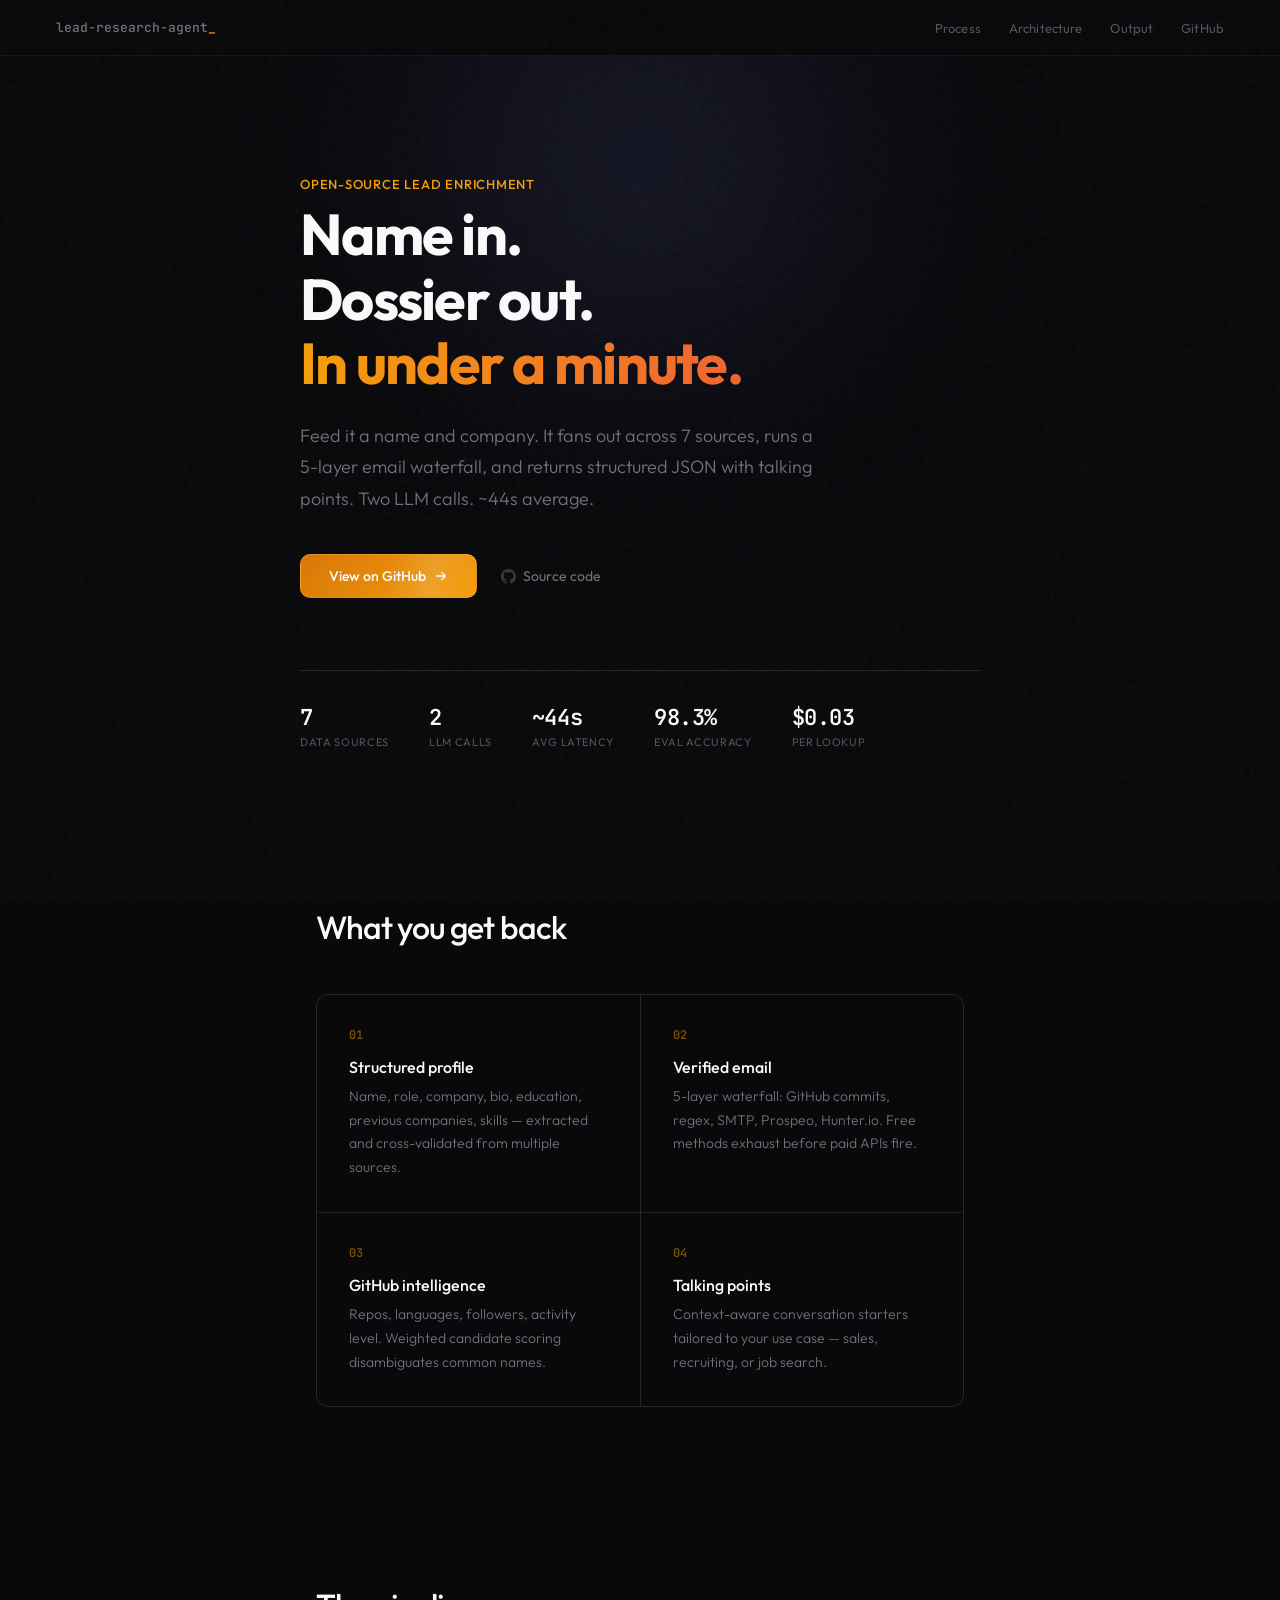
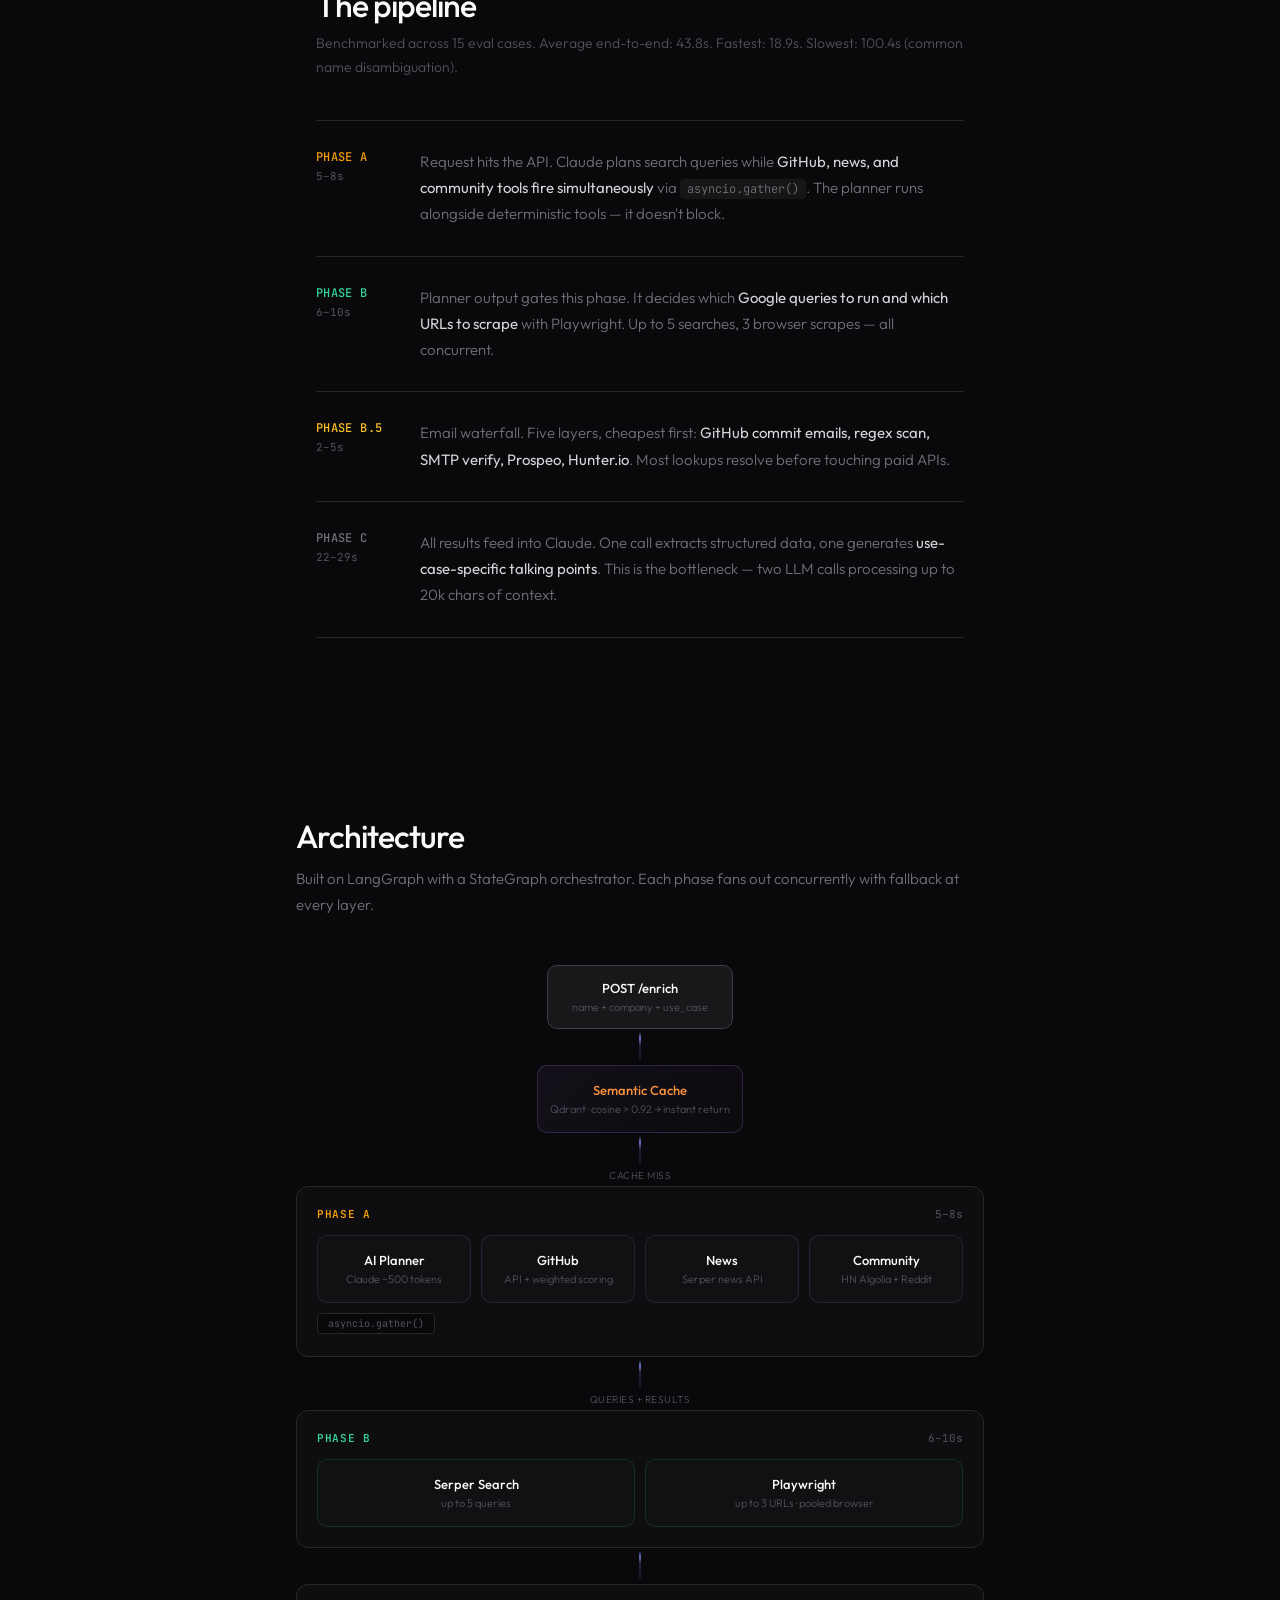
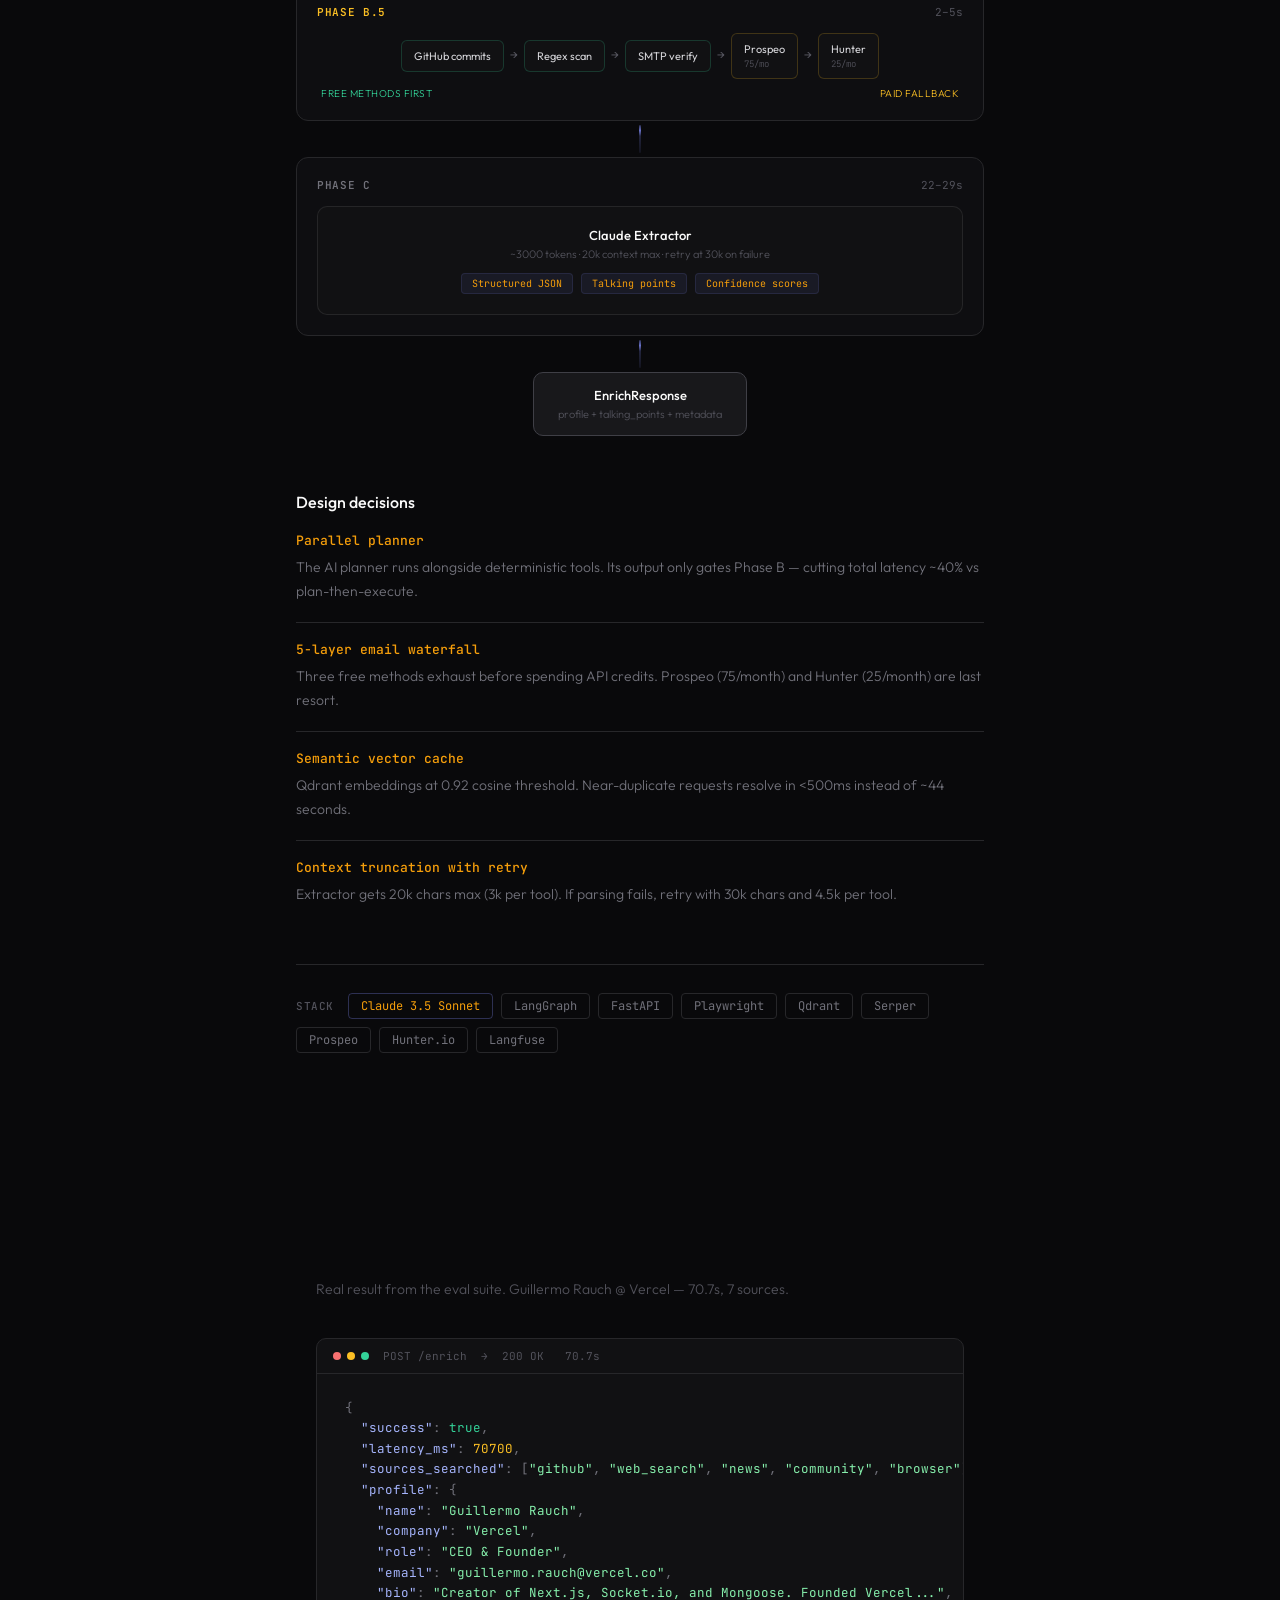
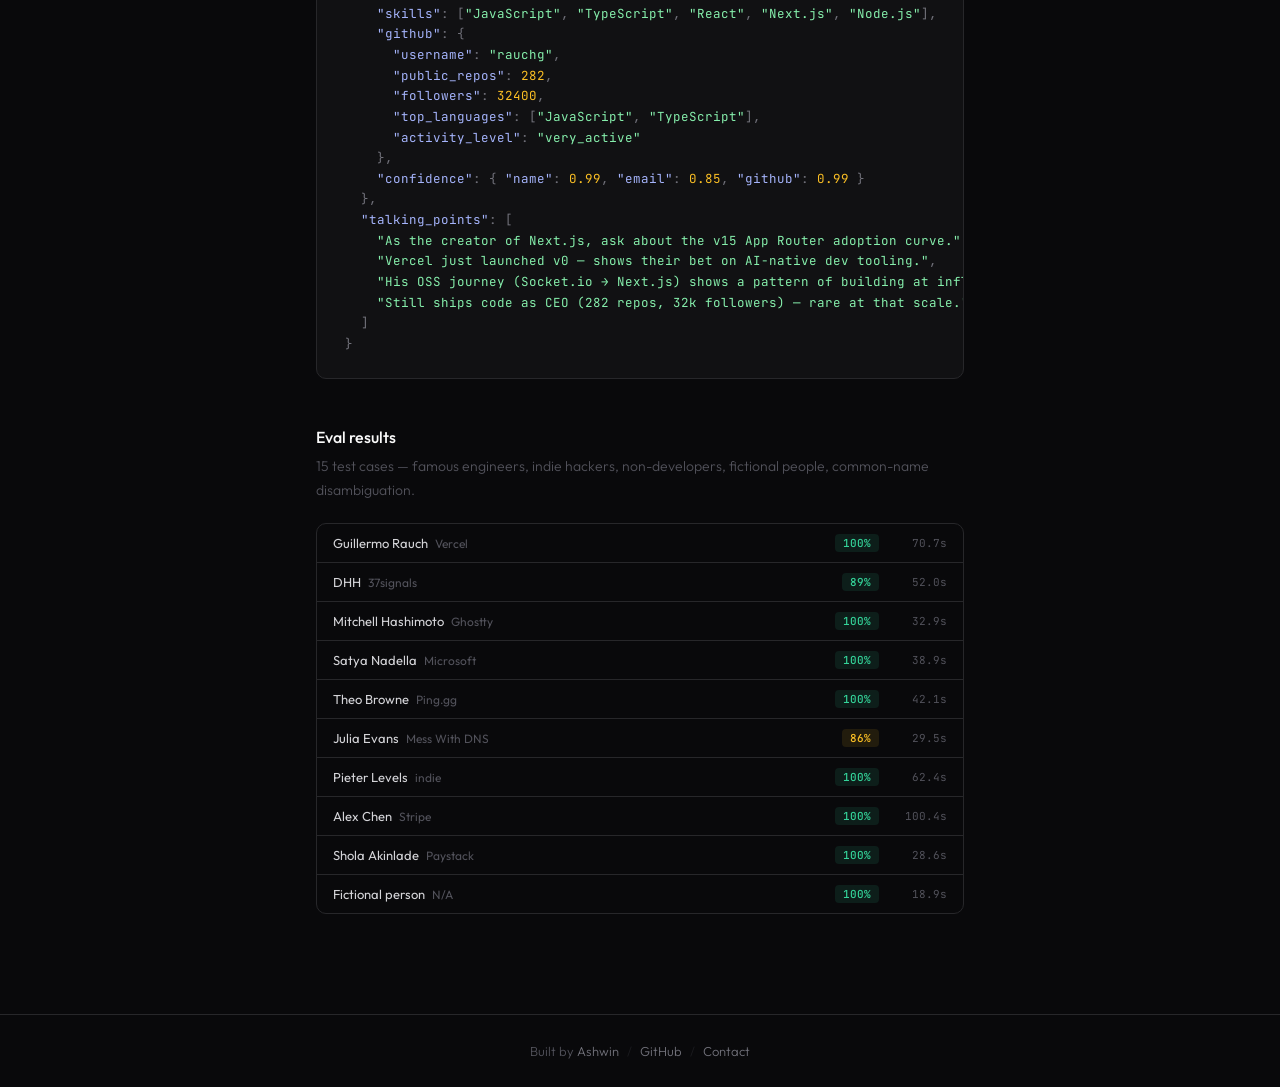
==== commit d8a45edc: "Remove demo form — convert to landing page only" ====
--- a/templates/index.html
+++ b/templates/index.html
@@ -9,7 +9,7 @@
   <link rel="preconnect" href="https://fonts.googleapis.com">
   <link rel="preconnect" href="https://fonts.gstatic.com" crossorigin>
   <link href="https://fonts.googleapis.com/css2?family=Outfit:wght@300;400;500;600;700&family=JetBrains+Mono:wght@400;500&display=swap" rel="stylesheet">
-  <link rel="stylesheet" href="/static/css/style.css?v=4">
+  <link rel="stylesheet" href="/static/css/style.css?v=6">
 </head>
 <body>
 
@@ -22,7 +22,6 @@
       <a href="#how">Process</a>
       <a href="#arch">Architecture</a>
       <a href="#output">Output</a>
-      <a href="#demo">Demo</a>
       <a href="https://github.com/Ashwinash27/lead-enrichment-agent" target="_blank" rel="noopener">GitHub</a>
     </nav>
   </header>
@@ -41,8 +40,8 @@
         </div>
         <p class="hero-desc reveal-hero" style="--d:1.5">Feed it a name and company. It fans out across 7 sources, runs a 5-layer email waterfall, and returns structured JSON with talking points. Two LLM calls. ~44s average.</p>
         <div class="hero-actions reveal-hero" style="--d:2.5">
-          <a href="#demo" class="btn-primary">
-            Try the demo
+          <a href="https://github.com/Ashwinash27/lead-enrichment-agent" target="_blank" rel="noopener" class="btn-primary">
+            View on GitHub
             <svg width="14" height="14" viewBox="0 0 16 16" fill="none"><path d="M3 8h10m0 0L9 4m4 4L9 12" stroke="currentColor" stroke-width="1.5" stroke-linecap="round" stroke-linejoin="round"/></svg>
           </a>
           <a href="https://github.com/Ashwinash27/lead-enrichment-agent" target="_blank" rel="noopener" class="btn-secondary">
@@ -310,59 +309,6 @@
       </div>
     </section>
 
-    <!-- ── DEMO ── -->
-    <section class="demo-section" id="demo">
-      <h2 class="section-heading reveal">Try it yourself</h2>
-      <p class="demo-intro reveal">Enter a name and company. The full pipeline runs live.</p>
-
-      <form id="enrich-form" class="demo-form reveal">
-        <div class="form-row-2">
-          <div class="f-group">
-            <label for="input-name">Name</label>
-            <input type="text" id="input-name" placeholder="Guillermo Rauch" required autocomplete="off">
-          </div>
-          <div class="f-group">
-            <label for="input-company">Company</label>
-            <input type="text" id="input-company" placeholder="Vercel" autocomplete="off">
-          </div>
-        </div>
-        <div class="f-group">
-          <label for="input-api-key">API Key</label>
-          <input type="text" id="input-api-key" placeholder="sk-..." autocomplete="off">
-        </div>
-        <div class="form-actions">
-          <div class="toggles">
-            <button type="button" class="toggle-btn active" data-use-case="sales">Sales</button>
-            <button type="button" class="toggle-btn" data-use-case="recruiting">Recruiting</button>
-            <button type="button" class="toggle-btn" data-use-case="job_search">Job Search</button>
-          </div>
-          <button type="submit" id="btn-submit" class="btn-go">
-            <span class="btn-text">Enrich</span>
-            <svg width="14" height="14" viewBox="0 0 16 16" fill="none"><path d="M3 8h10m0 0L9 4m4 4L9 12" stroke="currentColor" stroke-width="1.5" stroke-linecap="round" stroke-linejoin="round"/></svg>
-          </button>
-        </div>
-        <p class="form-hint">
-          <a href="#" id="try-example">Try: Guillermo Rauch @ Vercel</a>
-          <span class="hint-sep">&middot;</span>
-          Need a key? <a href="mailto:ashwinashig.27@gmail.com?subject=API%20Key%20Request">Email me</a> or <a href="https://www.linkedin.com/in/ashwin-shanmugasundaram/" target="_blank" rel="noopener">LinkedIn</a>
-        </p>
-      </form>
-
-      <div id="results" class="hidden">
-        <div id="loading" class="loading-state hidden"><div class="spinner"></div><p id="loading-text">Researching...</p></div>
-        <div id="error-box" class="error-box hidden"><p id="error-message"></p><p id="error-countdown" class="hidden"></p></div>
-        <div id="profile-card" class="profile-card hidden">
-          <div class="card-header"><div><h2 id="profile-name" class="profile-name"></h2><p id="profile-role" class="profile-role"></p><p id="profile-location" class="profile-location"></p></div><div class="badges"><span id="badge-latency" class="badge badge-latency"></span><span id="badge-sources" class="badge badge-muted"></span></div></div>
-          <div id="profile-links" class="profile-links hidden"><a id="link-github" href="#" target="_blank" rel="noopener" class="profile-link hidden">GitHub</a><a id="link-linkedin" href="#" target="_blank" rel="noopener" class="profile-link hidden">LinkedIn</a><a id="link-website" href="#" target="_blank" rel="noopener" class="profile-link hidden">Website</a><a id="link-twitter" href="#" target="_blank" rel="noopener" class="profile-link hidden">Twitter</a></div>
-          <div id="section-about" class="card-section hidden"><h3>About</h3><p id="about-bio"></p><div id="about-details" class="detail-grid"><div id="detail-education" class="hidden"><span class="label">Education</span><span id="education-value"></span></div><div id="detail-previous" class="hidden"><span class="label">Previous</span><span id="previous-value"></span></div></div></div>
-          <div id="section-email" class="card-section hidden"><h3>Email</h3><div class="email-row"><span id="email-value" class="email-text"></span><span id="email-confidence" class="badge"></span><button id="btn-copy-email" class="btn-icon" title="Copy"><svg width="14" height="14" viewBox="0 0 24 24" fill="none" stroke="currentColor" stroke-width="2"><rect x="9" y="9" width="13" height="13" rx="2"/><path d="M5 15H4a2 2 0 01-2-2V4a2 2 0 012-2h9a2 2 0 012 2v1"/></svg></button></div></div>
-          <div class="card-row"><div id="section-github" class="card-section card-half hidden"><h3>GitHub</h3><div class="github-stats"><div class="stat"><span id="gh-repos" class="stat-value">0</span><span class="stat-label">Repos</span></div><div class="stat"><span id="gh-followers" class="stat-value">0</span><span class="stat-label">Followers</span></div><div class="stat"><span id="gh-activity" class="stat-value">-</span><span class="stat-label">Activity</span></div></div><div id="gh-languages" class="tag-list"></div><a id="gh-link" href="#" target="_blank" rel="noopener" class="link">View profile</a></div><div id="section-skills" class="card-section card-half hidden"><h3>Skills</h3><div id="skills-list" class="tag-list"></div></div></div>
-          <div id="section-news" class="card-section hidden"><h3>Recent News</h3><ul id="news-list" class="news-list"></ul></div>
-          <div id="section-points" class="card-section hidden"><div class="section-header"><h3>Talking Points</h3><button id="btn-copy-points" class="btn-icon" title="Copy all"><svg width="14" height="14" viewBox="0 0 24 24" fill="none" stroke="currentColor" stroke-width="2"><rect x="9" y="9" width="13" height="13" rx="2"/><path d="M5 15H4a2 2 0 01-2-2V4a2 2 0 012-2h9a2 2 0 012 2v1"/></svg></button></div><ol id="points-list" class="points-list"></ol></div>
-          <div class="card-footer"><div id="confidence-scores" class="confidence-bar"></div><p id="sources-summary" class="text-muted"></p></div>
-        </div>
-      </div>
-    </section>
 
   </main>
 
@@ -404,6 +350,5 @@
       }
     }
   </script>
-  <script src="/static/js/app.js"></script>
 </body>
 </html>
--- a/static/css/style.css
+++ b/static/css/style.css
@@ -1000,9 +1000,9 @@
 }
 
 .card-header { display: flex; justify-content: space-between; align-items: flex-start; padding: 20px 24px 12px; gap: 16px; }
-.profile-name { font: 500 1.2rem var(--sans); color: var(--heading); }
-.profile-role { color: var(--text-2); font-size: 14px; margin-top: 2px; }
-.profile-location { color: var(--text-3); font-size: 13px; margin-top: 1px; }
+.profile-name { font: 600 1.4rem var(--sans); color: #ffffff; }
+.profile-role { color: #d4d4d8; font-size: 15px; margin-top: 2px; }
+.profile-location { color: #a1a1aa; font-size: 14px; margin-top: 1px; }
 
 .badges { display: flex; gap: 6px; flex-shrink: 0; }
 .badge { display: inline-block; padding: 3px 8px; border-radius: 4px; font: 500 11px var(--mono); }
@@ -1015,23 +1015,23 @@
 
 .profile-links { display: flex; gap: 6px; padding: 0 24px 10px; flex-wrap: wrap; }
 .profile-link {
-  color: var(--text-2); font-size: 12px; font-weight: 500;
+  color: #d4d4d8; font-size: 12px; font-weight: 500;
   padding: 3px 10px; border: 1px solid var(--border); border-radius: 4px;
   transition: all 0.2s;
 }
 .profile-link:hover { border-color: var(--border-2); color: var(--heading); }
 
 .card-section { padding: 14px 24px; border-top: 1px solid var(--border); }
-.card-section h3 { font: 500 10px var(--mono); text-transform: uppercase; letter-spacing: 0.06em; color: var(--text-3); margin-bottom: 8px; }
+.card-section h3 { font: 600 11px var(--mono); text-transform: uppercase; letter-spacing: 0.06em; color: #a1a1aa; margin-bottom: 8px; }
 
 .card-row { display: flex; }
 .card-half { flex: 1; min-width: 0; }
 .card-half + .card-half { border-left: 1px solid var(--border); }
 
-#about-bio { color: var(--text-2); font-size: 14px; line-height: 1.7; margin-bottom: 8px; }
+#about-bio { color: #e4e4e7; font-size: 14px; line-height: 1.7; margin-bottom: 8px; }
 .detail-grid { display: flex; flex-direction: column; gap: 3px; }
-.detail-grid > div { display: flex; gap: 8px; font-size: 13px; }
-.detail-grid .label { color: var(--text-3); min-width: 70px; }
+.detail-grid > div { display: flex; gap: 8px; font-size: 13px; color: #d4d4d8; }
+.detail-grid .label { color: #a1a1aa; min-width: 70px; }
 
 .email-row { display: flex; align-items: center; gap: 8px; flex-wrap: wrap; }
 .email-text { font: 500 14px var(--mono); color: var(--accent); }
@@ -1044,20 +1044,20 @@
 .stat-label { font-size: 10px; color: var(--text-3); text-transform: uppercase; letter-spacing: 0.04em; }
 
 .tag-list { display: flex; flex-wrap: wrap; gap: 4px; margin-bottom: 8px; }
-.tag { border: 1px solid var(--border); color: var(--text-2); padding: 2px 8px; border-radius: 4px; font: 12px var(--mono); }
+.tag { border: 1px solid var(--border); color: #d4d4d8; padding: 2px 8px; border-radius: 4px; font: 12px var(--mono); }
 
 .link { color: var(--text-2); font-size: 12px; transition: color 0.2s; }
 .link:hover { color: var(--accent); }
 
 .news-list { list-style: none; }
-.news-list li { padding: 5px 0; border-bottom: 1px solid var(--border); font-size: 13px; color: var(--text-2); }
+.news-list li { padding: 5px 0; border-bottom: 1px solid var(--border); font-size: 13px; color: #d4d4d8; }
 .news-list li:last-child { border-bottom: none; }
-.news-list li a { color: var(--text-2); transition: color 0.2s; }
+.news-list li a { color: #d4d4d8; transition: color 0.2s; }
 .news-list li a:hover { color: var(--accent); }
 
 .section-header { display: flex; justify-content: space-between; align-items: center; }
 .points-list { padding-left: 16px; }
-.points-list li { padding: 4px 0; color: var(--text-2); font-size: 14px; line-height: 1.7; }
+.points-list li { padding: 4px 0; color: #e4e4e7; font-size: 14px; line-height: 1.7; }
 
 .card-footer { padding: 10px 24px 14px; border-top: 1px solid var(--border); }
 .confidence-bar { display: flex; gap: 8px; flex-wrap: wrap; margin-bottom: 4px; }
